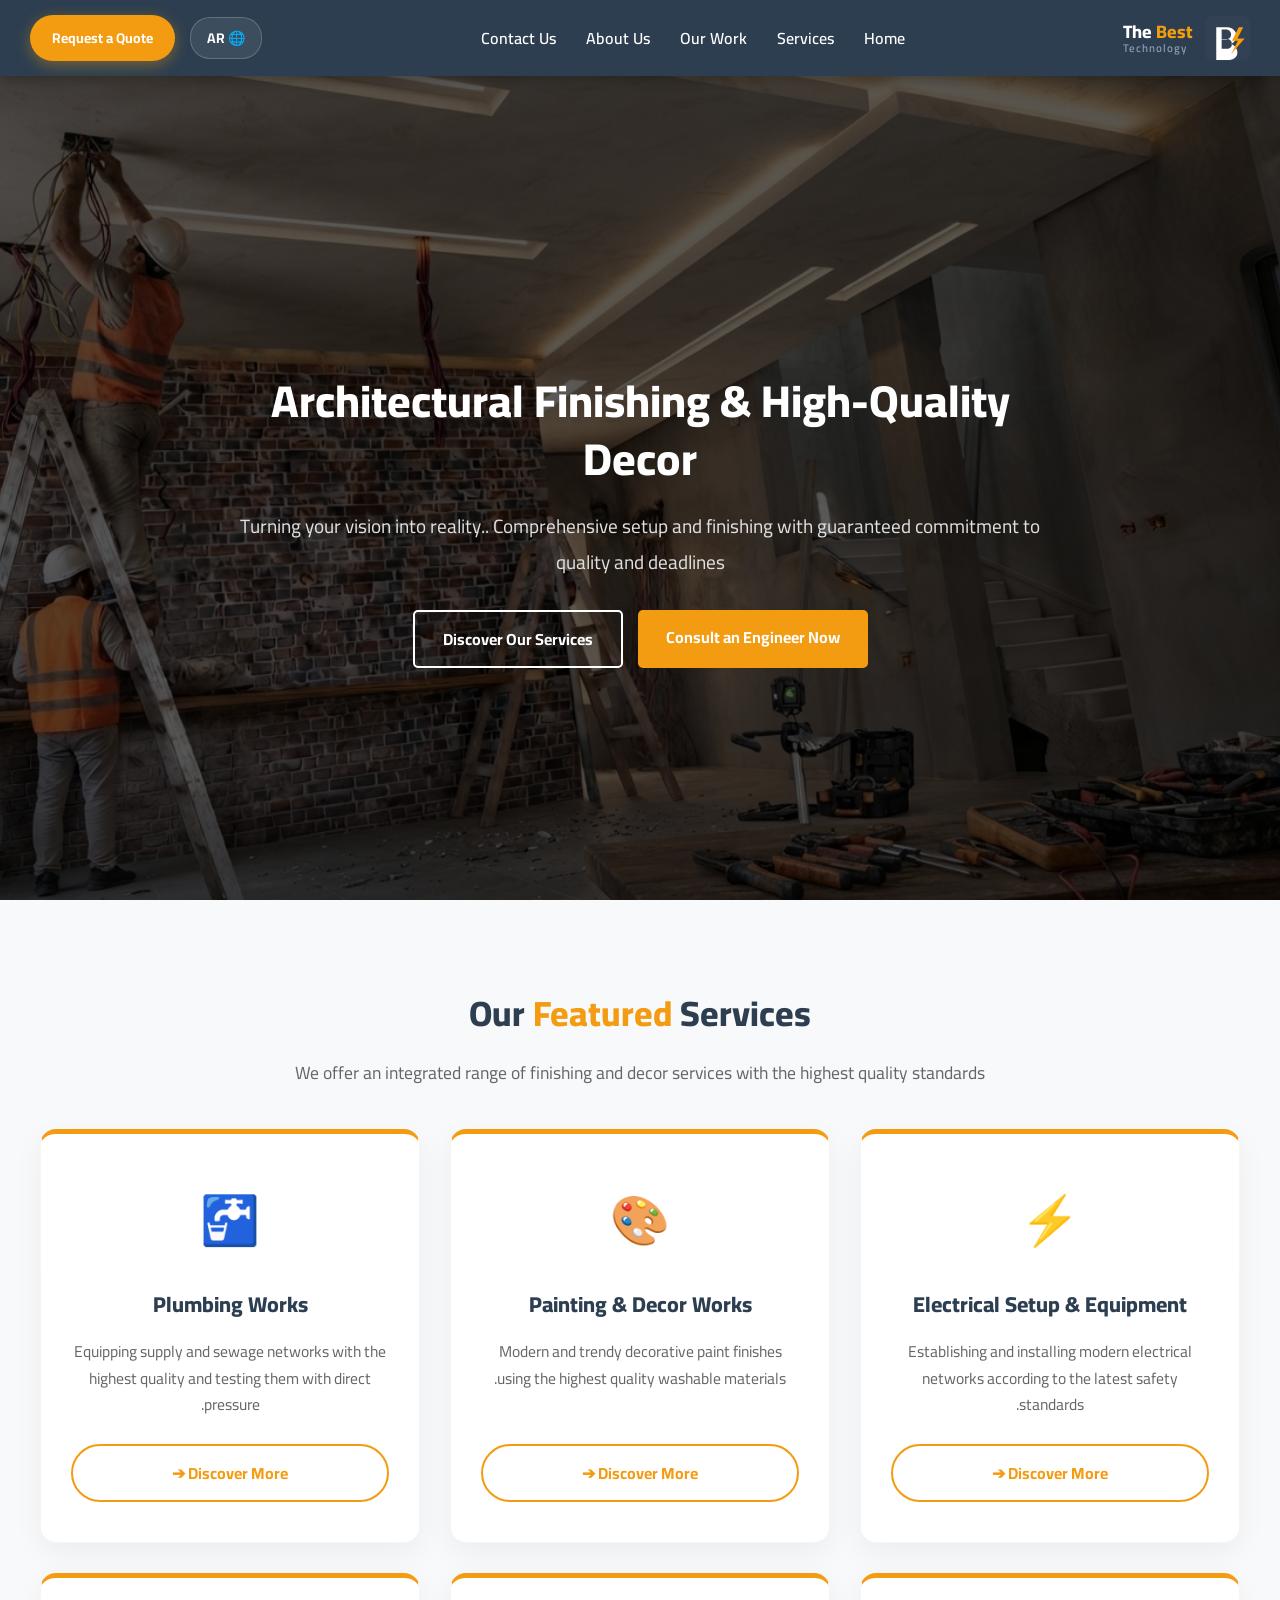
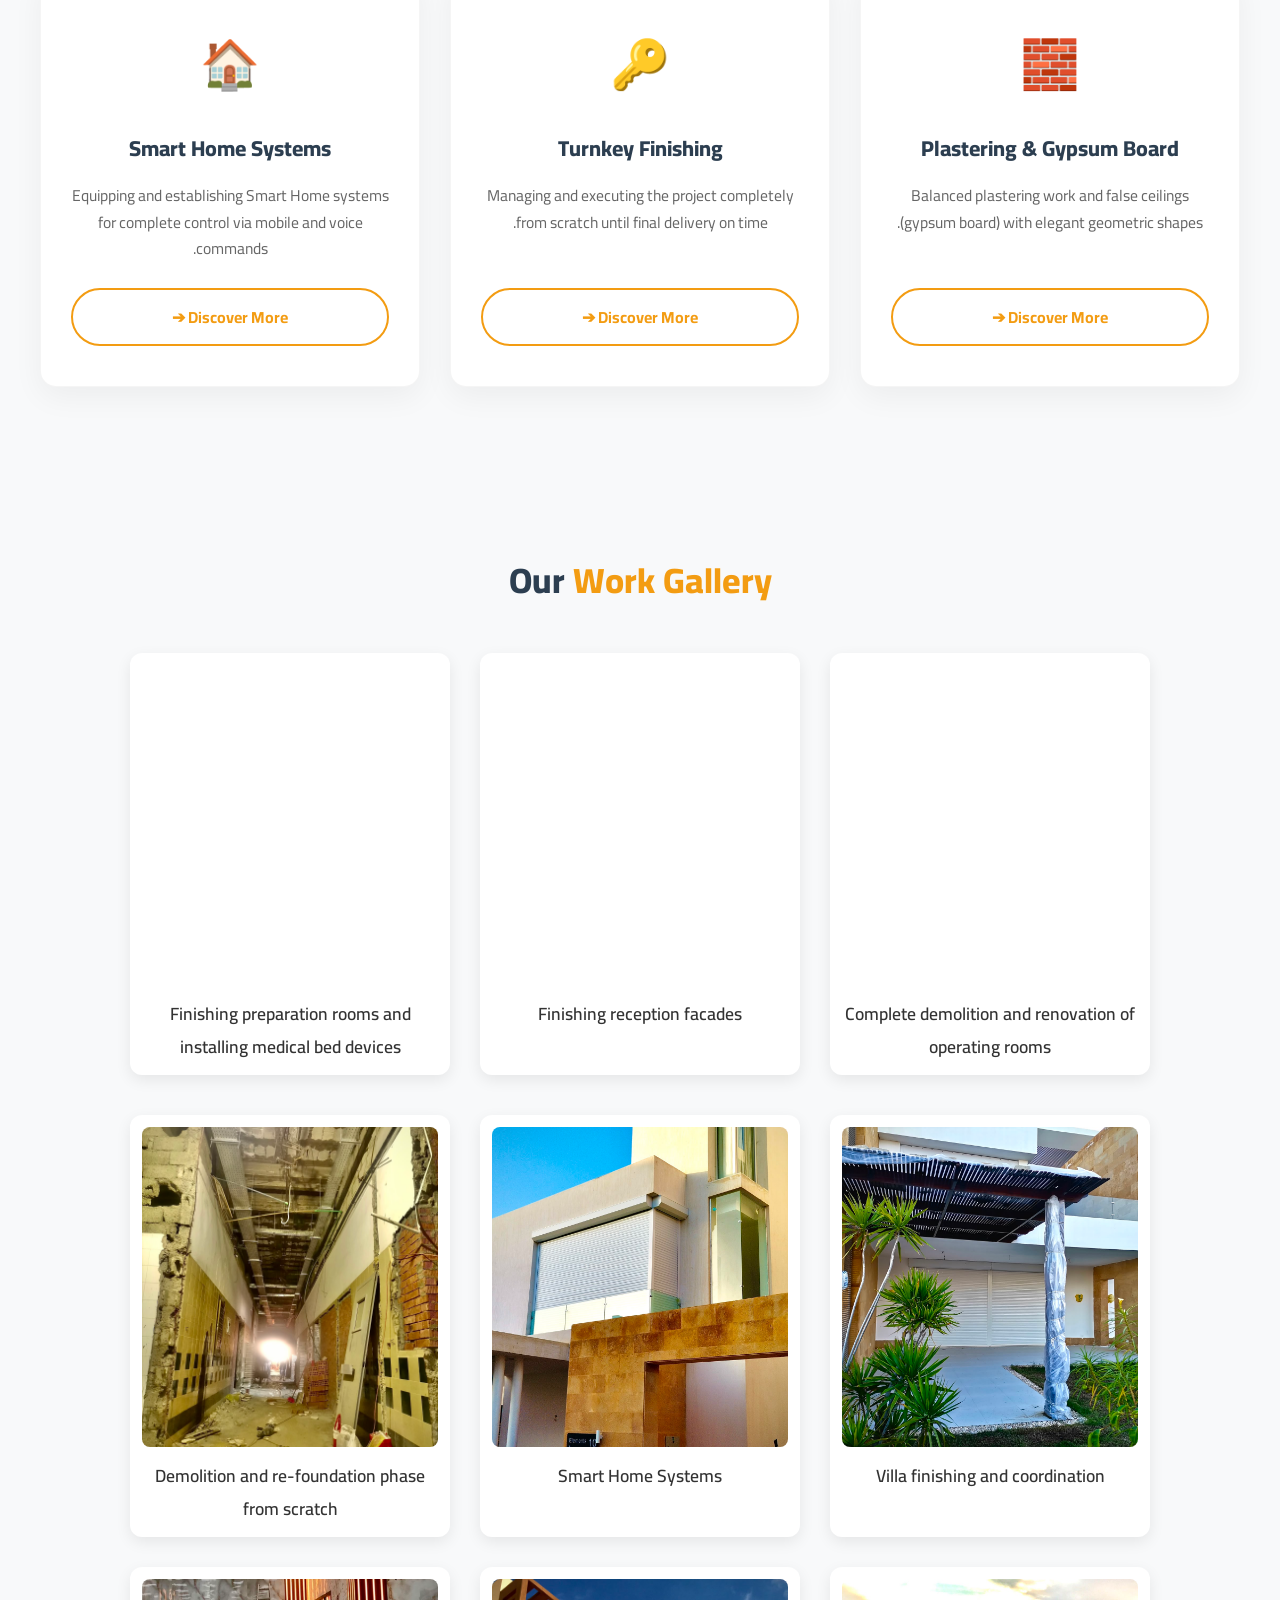
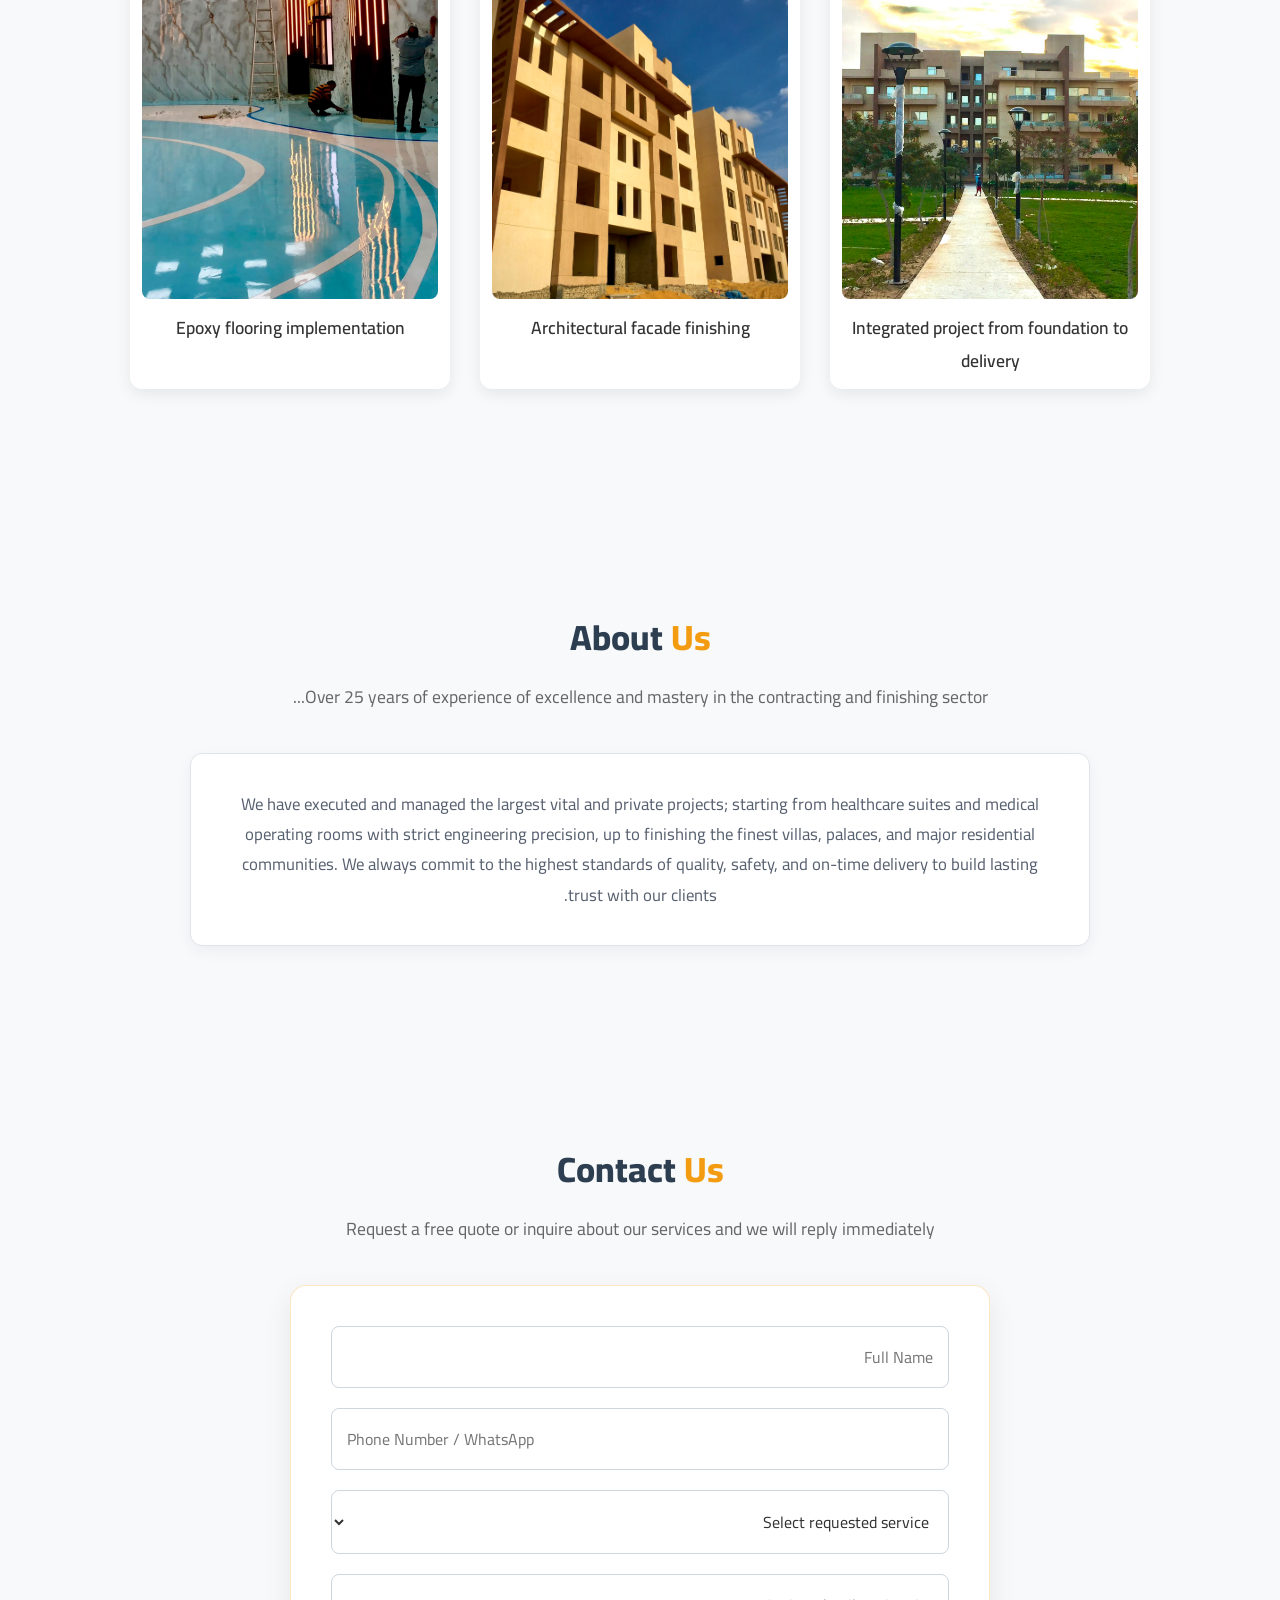
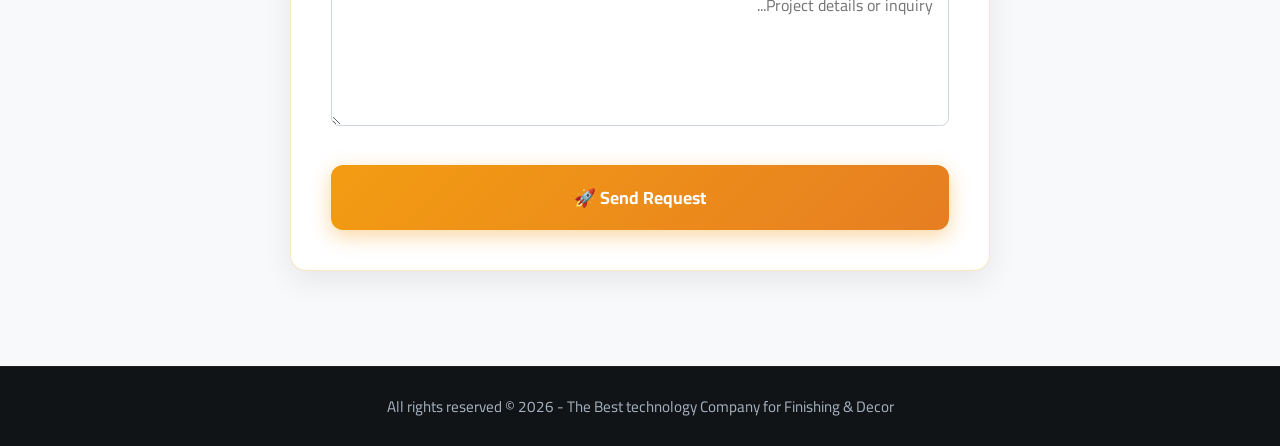
==== en.html @ ee8d98f2 "Update en.html" ====
<!DOCTYPE html>
<html lang="en" dir="ltr">
<head>
    <meta charset="UTF-8">
    <meta name="viewport" content="width=device-width, initial-scale=1.0">
    <title>The Best</title>
    <link rel="stylesheet" href="style.css">
</head>
<body>

    <header class="header">
        <nav class="navbar">
            <div class="nav-container">

                <!-- Logo on the far left/right depending on direction -->
                <a href="en.html" class="logo" style="display: flex; align-items: center; gap: 12px; text-decoration: none;">
                    
                <svg width="45" height="45" viewBox="0 0 100 100" fill="none" xmlns="http://www.w3.org/2000/svg" style="display: block;">
                    <rect width="100" height="100" rx="16" fill="#334155"/>
                    <path d="M25 25H50C61.0457 25 70 33.9543 70 45C70 52.5 65 59 58 62C66 65 72 72 72 81C72 91.5 63 98 51 98H25V25ZM47 52C53.0751 52 58 47.0751 58 41C58 34.9249 53.0751 30 47 30H37V52H47ZM49 73C55.0751 73 60 68.0751 60 62C60 55.9249 55.0751 51 49 51H37V73H49Z" fill="white"/>
                    <path d="M75 25L60 55H73L58 85L88 50H72L85 25H75Z" fill="#f59e0b"/>
                </svg>
                <div style="display: flex; flex-direction: column; line-height: 1.2; text-align: left;">
                    <span style="font-weight: 800; font-size: 18px; color: #ffffff;">The <span style="color: #f59e0b;">Best</span></span>
                    <span style="font-size: 11px; font-weight: 600; color: #94a3b8; letter-spacing: 1px;">Technology</span>
                </div>
            </a>

                <!-- Navigation Links in the middle -->
                <ul class="nav-links">
                    <li><a href="#home">Home</a></li>
                    <li><a href="#services">Services</a></li>
                    <li><a href="#gallery">Our Work</a></li>
                    <li><a href="#about">About Us</a></li>
                    <li><a href="#contact">Contact Us</a></li>
                </ul>

                <!-- Language and Quote Buttons -->
                <div class="nav-actions">
                    <a href="index.html" class="lang-btn" style="text-decoration: none; display: inline-flex; align-items: center; justify-content: center;">🌐 AR</a>
                    <a href="#contact" class="nav-cta">Request a Quote</a>
                </div>
            </div>
        </nav>
    </header>

    <section id="home" class="hero">
        <div class="hero-overlay"></div>
        <div class="hero-content">
            <h1>Architectural Finishing & High-Quality Decor</h1>
            <p>Turning your vision into reality.. Comprehensive setup and finishing with guaranteed commitment to quality and deadlines</p>
            <div class="hero-btns">
              <a href="https://wa.me/201144447012?text=Hello,%20I'd%20like%20to%20consult%20an%20engineer%20regarding%20finishing..." target="_blank" class="btn primary-btn">Consult an Engineer Now</a>
              <a href="#services" class="btn secondary-btn">Discover Our Services</a>
            </div>
        </div>
    </section>

    <section id="services" class="services-section">
       <div class="section-title">
            <h2>Our <span>Featured</span> Services</h2>
            <p>We offer an integrated range of finishing and decor services with the highest quality standards</p>
       </div>

       <div class="services-grid">
        <a href="en-service-electrical.html" style="text-decoration: none; color: inherit; display: block;">
            <div class="service-card">
                <div class="service-icon">⚡</div>
                <h3>Electrical Setup & Equipment</h3>
                <p>Establishing and installing modern electrical networks according to the latest safety standards.</p>
                <span class="service-btn"> Discover More ➔</span>
            </div>
        </a>

        <a href="en-service-painting.html" style="text-decoration: none; color: inherit; display: block;">
            <div class="service-card">
                <div class="service-icon">🎨</div>
                <h3>Painting & Decor Works</h3>
                <p>Modern and trendy decorative paint finishes using the highest quality washable materials.</p>
                <span class="service-btn"> Discover More ➔</span>
            </div>
        </a>

        <a href="en-service-plumbing.html" style="text-decoration: none; color: inherit; display: block;">
            <div class="service-card">
                <div class="service-icon">🚰</div>
                <h3>Plumbing Works</h3>
                <p>Equipping supply and sewage networks with the highest quality and testing them with direct pressure.</p>
                <span class="service-btn"> Discover More ➔</span>
            </div>
        </a>

        <a href="en-service-gypsum.html" style="text-decoration: none; color: inherit; display: block;">
            <div class="service-card">
                <div class="service-icon">🧱</div>
                <h3>Plastering & Gypsum Board</h3>
                <p>Balanced plastering work and false ceilings (gypsum board) with elegant geometric shapes.</p>
                <span class="service-btn"> Discover More ➔</span>
            </div>
        </a>

        <a href="en-service-turnkey.html" style="text-decoration: none; color: inherit; display: block;">
            <div class="service-card">
                <div class="service-icon">🔑</div>
                <h3>Turnkey Finishing</h3>
                <p>Managing and executing the project completely from scratch until final delivery on time.</p>
                <span class="service-btn"> Discover More ➔</span>
            </div>
        </a>

        <a href="en-service-smart-home.html" style="text-decoration: none; color: inherit; display: block;">
            <div class="service-card">
                <div class="service-icon">🏠</div>
                <h3>Smart Home Systems</h3>
                <p>Equipping and establishing Smart Home systems for complete control via mobile and voice commands.</p>
                <span class="service-btn"> Discover More ➔</span>
            </div>
        </a>
       </div>
    </div>
</section>

<section id="gallery">
    <h2>Our <span>Work Gallery</span></h2>

    <div class="video-container">
        <!-- Video 1 -->
        <div class="video-box">
            <video autoplay muted loop playsinline preload="auto">
                <source src="work-video.mp4" type="video/mp4">
            </video>
            <p>Complete demolition and renovation of operating rooms</p>
        </div>

        <!-- Video 2 -->
        <div class="video-box">
            <video autoplay muted loop playsinline preload="auto">
                <source src="work2-video.mp4" type="video/mp4">
            </video>
            <p>Finishing reception facades</p>
        </div>
        
        <!-- Video 3 -->
        <div class="video-box">
            <video autoplay muted loop playsinline preload="auto">
                <source src="work3-video.mp4" type="video/mp4">
            </video>
            <p>Finishing preparation rooms and installing medical bed devices</p>
        </div>

    </div>
    
    <div class="my-gallery">
        <div class="photo-item">
            <img src="imageswork1.jpg" alt="Villa finishing and coordination">
            <p>Villa finishing and coordination</p>
        </div>

        <div class="photo-item">
            <img src="imageswork2.jpg" alt="Smart Home Systems">
            <p>Smart Home Systems</p>
        </div>

        <div class="photo-item">
            <img src="imageswork3.jpg" alt="Demolition and re-foundation phase from scratch">
            <p>Demolition and re-foundation phase from scratch</p>
        </div>

        <div class="photo-item">
            <img src="imageswork4.jpg" alt="Integrated project from foundation to delivery">
            <p>Integrated project from foundation to delivery</p>
        </div>

        <div class="photo-item">
            <img src="imageswork5.jpg" alt="Architectural facade finishing">
            <p>Architectural facade finishing</p>
        </div>

        <div class="photo-item">
            <img src="imageswork6.jpg" alt="Epoxy flooring implementation">
            <p>Epoxy flooring implementation</p>
        </div>

    </div>
</section>

    <section id="about" class="about-section">
        <div class="container">
            <div class="section-title">
                <h2>About <span>Us</span></h2>
                <p>Over 25 years of experience of excellence and mastery in the contracting and finishing sector...</p>
            </div>
            <div class="about-content">
                <div class="about-text">
                    <p>We have executed and managed the largest vital and private projects; starting from healthcare suites and medical operating rooms with strict engineering precision, up to finishing the finest villas, palaces, and major residential communities. We always commit to the highest standards of quality, safety, and on-time delivery to build lasting trust with our clients.</p>
                </div>
            </div>
        </div>
    </section>

    <section id="contact" class="contact-section">
        <div class="container">
            <div class="section-title">
                <h2>Contact <span>Us</span></h2>
                <p>Request a free quote or inquire about our services and we will reply immediately</p>
            </div>

            <div class="contact-container">
                <form class="contact-form" id="whatsappForm">
                    <div class="input-group">
                        <input type="text" id="clientName" placeholder="Full Name" required>
                    </div>
                    <div class="input-group">
                        <input type="tel" id="clientPhone" placeholder="Phone Number / WhatsApp" required>
                    </div>
                    <div class="input-group">
                        <select id="clientService" required aria-label="Select requested service">
                            <option value="" disabled selected>Select requested service</option>
                            <option value="Turnkey Finishing">Turnkey Finishing</option>
                            <option value="Electrical Setup & Equipment">Electrical Setup & Equipment</option>
                            <option value="Plumbing Setup">Plumbing Setup</option>
                            <option value="Painting & Gypsum Board">Painting & Gypsum Board</option>
                            <option value="Plastering & Initial Finishes">Plastering & Initial Finishes</option>
                            <option value="Smart Home Systems">Smart Home Systems</option>
                            <option value="Villa Finishing & Coordination">Villa Finishing & Coordination</option>
                        </select>
                    </div>
                    <div class="input-group">
                        <textarea id="clientMessage" rows="4" placeholder="Project details or inquiry..." required></textarea>
                    </div>
                    <button type="submit" class="btn primary-btn submit-btn">Send Request 🚀</button>
                </form>
            </div>
        </div>
    </section>

    <footer class="footer">
        <p>All rights reserved &copy; 2026 - The Best technology Company for Finishing & Decor</p>
    </footer>

    <!-- JavaScript code for WhatsApp redirect -->
    <script>
        document.getElementById('whatsappForm').addEventListener('submit', function(e) {
            e.preventDefault();

            const name = document.getElementById('clientName').value;
            const phone = document.getElementById('clientPhone').value;
            const service = document.getElementById('clientService').value;
            const message = document.getElementById('clientMessage').value;

            const myPhoneNumber = "201144447012"; 

            const whatsappMessage = `*New Quote Request from Website*%0a` +
                                    `----------------------------------%0a` +
                                    `👤 *Name:* ${name}%0a` +
                                    `📞 *Phone:* ${phone}%0a` +
                                    `🛠 *Service:* ${service}%0a` +
                                    `💬 *Details:* ${message}`;

            const whatsappURL = `https://wa.me/${myPhoneNumber}?text=${whatsappMessage}`;
            window.open(whatsappURL, '_blank');
        });
    </script>

    <script>
        const videos = document.querySelectorAll('.video-box video');
        videos.forEach(video => {
            video.playbackRate = 0.8;
        });
    </script>
   
</body>
</html>

</body>
</html>
---- style.css ----
/* ===== استدعاء خط Cairo من Google Fonts ===== */
@import url('https://fonts.googleapis.com/css2?family=Cairo:wght@400;600;700;800&display=swap');

/* ===== إعداد المتغيرات الأساسية ===== */
:root {
    --primary-color: #f39c12;
    --primary-hover: #d35400;
    --secondary-color: #2c3e50;
    --bg-dark: #1e272e;
    --bg-light: #f8f9fa;
    --text-color: #333;
    --white: #ffffff;
    --font-family: 'Cairo', sans-serif;
}

/* ===== التنسيقات العامة ===== */
* {
    margin: 0;
    padding: 0;
    box-sizing: border-box;
    font-family: var(--font-family);
}

html {
    scroll-behavior: smooth;
}

body {
    direction: rtl;
    color: var(--text-color);
    background-color: var(--bg-light);
}

.container {
    width: 100%;
    max-width: 1200px; /* خليه عرض كبير عشان الشاشات واللاب توب */
    margin: 0 auto;    /* عشان يسنتر المحتوى في النص */
    padding: 15px;
    box-sizing: border-box;
}

/* ===== شريط التنقل (Navbar) ===== */
.header {
    position: fixed;
    top: 0;
    left: 0;
    width: 100%;
    z-index: 1000;
    background-color: #2c3e50;
    box-shadow: 0 4px 10px rgba(0, 0, 0, 0.2);
}

.navbar {
    width: 100%;
    background: transparent;
}

.nav-container {
    width: 100%;
    max-width: 1300px;
    margin: 0 auto;
    padding: 15px 30px;
    display: flex;
    justify-content: space-between;
    align-items: center;
}

.logo {
    font-size: 24px;
    font-weight: 800;
    color: #ffffff;
    text-decoration: none;
}

.logo span {
    color: var(--primary-color);
}

.nav-links {
    list-style: none;
    display: flex;
    gap: 30px;
}

.nav-links li a {
    color: #ffffff;
    text-decoration: none;
    font-size: 16px;
    font-weight: 600;
    transition: color 0.3s ease;
}

.nav-links li a:hover {
    color: var(--primary-color);
}

.nav-actions {
    display: flex;
    align-items: center;
    gap: 15px;
}

.nav-actions .nav-cta {
    background-color: var(--primary-color);
    color: var(--white);
    padding: 10px 22px;
    border-radius: 25px;
    text-decoration: none;
    font-weight: 700;
    font-size: 14px;
    display: inline-block;
    box-shadow: 0 4px 15px rgba(243, 156, 18, 0.4);
    animation: buttonPulse 2s infinite;
    transition: transform 0.3s ease, background-color 0.3s ease;
}

@keyframes buttonPulse {
    0% { transform: scale(1); box-shadow: 0 0 0 0 rgba(243, 156, 18, 0.7); }
    70% { transform: scale(1.06); box-shadow: 0 0 0 12px rgba(243, 156, 18, 0); }
    100% { transform: scale(1); box-shadow: 0 0 0 0 rgba(243, 156, 18, 0); }
}

.nav-actions .nav-cta:hover {
    transform: translateY(-2px) scale(1.08);
    background-color: var(--primary-hover);
    animation: none;
}

.lang-btn {
    background: rgba(255, 255, 255, 0.08);
    border: 1.5px solid rgba(255, 255, 255, 0.2);
    color: var(--white);
    padding: 7px 16px;
    border-radius: 20px;
    font-size: 14px;
    font-weight: 700;
    cursor: pointer;
    display: flex;
    align-items: center;
    gap: 6px;
    transition: all 0.3s ease;
}

.lang-btn:hover {
    background-color: var(--primary-color);
    border-color: var(--primary-color);
}

/* ===== قسم الرئيسية (Hero) ===== */
.hero {
    position: relative;
    height: 100vh;
    background: url('hero-bg.jpg') no-repeat center center/cover;
    display: flex;
    align-items: center;
    justify-content: center;
    text-align: center;
    padding: 0 20px;
}

.hero-overlay {
    position: absolute;
    top: 0;
    left: 0;
    width: 100%;
    height: 100%;
    background: rgba(0, 0, 0, 0.65);
}

.hero-content {
    position: relative;
    z-index: 1;
    color: var(--white);
    max-width: 800px;
}

.hero-content h1 {
    font-size: 2.8rem;
    margin-bottom: 20px;
    font-weight: 800;
    line-height: 1.3;
}

.hero-content p {
    font-size: 1.2rem;
    margin-bottom: 30px;
    color: #e0e0e0;
}

.hero-btns {
    display: flex;
    gap: 15px;
    justify-content: center;
}

.btn {
    padding: 12px 28px;
    text-decoration: none;
    border-radius: 5px;
    font-weight: 700;
    transition: transform 0.3s ease, background 0.3s ease;
    display: inline-block;
}

.primary-btn {
    background-color: var(--primary-color);
    color: var(--white);
}

.secondary-btn {
    background-color: transparent;
    color: var(--white);
    border: 2px solid var(--white);
}

.btn:hover {
    transform: translateY(-3px);
}

.primary-btn:hover {
    background-color: var(--primary-hover);
}

.secondary-btn:hover {
    background-color: var(--white);
    color: var(--secondary-color);
}

/* ===== قسم الخدمات (Services) ===== */
.services-section {
    padding: 80px 20px;
    background-color: #f8f9fa;
    text-align: center;
}

.section-title {
    text-align: center;
    margin-bottom: 40px;
}

.section-title h2 {
    font-size: 2.2rem;
    color: var(--secondary-color);
    margin-bottom: 10px;
    font-weight: 800;
}

.section-title h2 span {
    color: var(--primary-color);
}

.section-title p {
    color: #666;
    font-size: 1.1rem;
}

.services-grid {
    display: grid;
    grid-template-columns: repeat(3, 1fr);
    gap: 30px;
    max-width: 1200px;
    margin: 0 auto;
}

.service-link {
    text-decoration: none;
    color: inherit;
    display: block;
}

.service-card {
    background-color: #ffffff;
    padding: 40px 30px;
    border-radius: 16px;
    text-align: center;
    box-shadow: 0 10px 30px rgba(0, 0, 0, 0.05);
    border: 1px solid rgba(0, 0, 0, 0.04);
    border-top: 5px solid var(--primary-color);
    display: flex;
    flex-direction: column;
    justify-content: space-between;
    height: 100%;
    transition: all 0.4s ease;
}

.service-card:hover {
    transform: translateY(-10px);
    box-shadow: 0 20px 40px rgba(243, 156, 18, 0.15);
}

.service-card .service-icon {
    font-size: 3rem;
    margin-bottom: 20px;
    transition: transform 0.3s ease;
    display: inline-block;
}

.service-card:hover .service-icon {
    transform: scale(1.15) rotate(5deg);
}

.service-card h3 {
    color: var(--secondary-color);
    margin-bottom: 15px;
    font-weight: 800;
    font-size: 1.35rem;
}

.service-card p {
    color: #666;
    font-size: 0.98rem;
    margin-bottom: 25px;
    line-height: 1.7;
    flex-grow: 1;
}

.service-card .service-btn {
    display: inline-block;
    width: 100%;
    padding: 12px;
    background-color: #fff;
    color: var(--primary-color);
    border: 2px solid var(--primary-color);
    border-radius: 30px;
    font-weight: 700;
    text-align: center;
    transition: all 0.3s ease;
}

.service-card:hover .service-btn {
    background-color: var(--primary-color);
    color: #ffffff;
}

/* ===== قسم المعرض (Gallery) ===== */
#gallery {
    padding: 80px 20px;
    background-color: var(--bg-light);
    text-align: center;
}

#gallery h2 {
    margin-bottom: 40px;
    font-size: 2.2rem;
    color: var(--secondary-color);
    font-weight: 800;
}

#gallery h2 span {
    color: var(--primary-color);
}

.video-container, 
.my-gallery {
    max-width: 1050px;
    margin: 0 auto 40px auto;
    display: flex;
    flex-wrap: wrap;
    justify-content: center;
    gap: 30px;
}

.video-box, 
.photo-item {
    width: 320px;
    background: #fff;
    padding: 12px;
    border-radius: 12px;
    box-shadow: 0 5px 15px rgba(0, 0, 0, 0.08);
    transition: all 0.3s ease;
}

.video-box:hover, 
.photo-item:hover {
    transform: translateY(-5px);
    background-color: var(--primary-color);
    box-shadow: 0 18px 40px rgba(243, 156, 18, 0.15);
}

.video-box video, 
.photo-item img {
    width: 100%;
    height: 320px;
    object-fit: cover;
    border-radius: 8px;
    display: block;
}

.video-box p, 
.photo-item p {
    margin-top: 12px;
    font-size: 1.1rem;
    color: #333;
    font-weight: 600;
    transition: color 0.3s ease;
}

.video-box:hover p, 
.photo-item:hover p {
    color: #fff;
}


/* ===== قسم عن المقاول وتواصل معنا ===== */
.about-section, 
.contact-section {
    padding: 80px 20px;
    background-color: var(--bg-light);
}

.about-content {
    max-width: 900px;
    margin: 0 auto;
    text-align: center;
    background: #ffffff;
    padding: 35px;
    border-radius: 12px;
    box-shadow: 0 5px 15px rgba(0, 0, 0, 0.05);
    border: 1px solid #dfe4ea;
}

.about-text p {
    color: #57606f;
    line-height: 1.8;
    font-size: 1.05rem;
}

.contact-container {
    max-width: 700px;
    margin: 0 auto;
    background: #ffffff;
    padding: 40px;
    border-radius: 16px;
    box-shadow: 0 10px 30px rgba(0, 0, 0, 0.08);
    border: 1px solid rgba(243, 156, 18, 0.25);
}

.contact-form {
    display: flex;
    flex-direction: column;
    gap: 20px;
}

.input-group input,
.input-group select,
.input-group textarea {
    width: 100%;
    padding: 15px;
    border-radius: 8px;
    border: 1px solid #ced6e0;
    background: var(--white);
    color: var(--text-color);
    font-size: 1rem;
    outline: none;
    transition: 0.3s;
}

.input-group input:focus,
.input-group select:focus,
.input-group textarea:focus {
    border-color: var(--primary-color);
    box-shadow: 0 0 8px rgba(243, 156, 18, 0.4);
}

.submit-btn {
    width: 100%;
    border: none;
    cursor: pointer;
    font-size: 1.1rem;
    padding: 16px;
    margin-top: 10px;
    font-weight: 700;
    border-radius: 12px;
    color: #ffffff;
    background: linear-gradient(135deg, var(--primary-color) 0%, #e67e22 100%);
    box-shadow: 0 6px 20px rgba(243, 156, 18, 0.4);
    transition: all 0.4s ease;
}

.submit-btn:hover {
    transform: translateY(-4px);
    box-shadow: 0 10px 25px rgba(243, 156, 18, 0.6);
}
/* ===== الفوتر ===== */
.footer {
    background-color: #111417;
    color: #a4b0be;
    text-align: center;
    padding: 25px 20px;
    font-size: 0.95rem;
    border-top: 1px solid rgba(255, 255, 255, 0.05);
}

/* ===== التجاوب (Responsive) ===== */
@media (max-width: 900px) {
    .services-grid {
        grid-template-columns: 1fr;
    }
}

@media (max-width: 768px) {
    .contact-container,
    .about-content {
        padding: 20px;
    }
    
    .hero-content h1 {
        font-size: 2.2rem;
    }
}

/* ===== إنيماشن كارت التواصل ===== */
.contact-container {
    transition: transform 0.4s cubic-bezier(0.165, 0.84, 0.44, 1), box-shadow 0.4s ease;
}

.contact-container:hover {
    transform: translateY(-6px);
    box-shadow: 0 18px 40px rgba(243, 156, 18, 0.15);
}

/* ==========================================
   تعديلات التجاوب الكاملة للشاشات الصغيرة 
   ========================================== */
@media (max-width: 768px) {
    /* تصحيح حجم الحاوية العامة عشان تملى شاشة الموبايل بمسافات أمان مظبوطة */
    .container {
        max-width: 100% !important;
        padding: 0 15px !important;
    }

    /* ضبط شريط التنقل (Navbar) للموبايل */
    .nav-container {
        padding: 12px 15px;
        flex-direction: column;
        gap: 15px;
    }

    .nav-links {
        gap: 15px;
        flex-wrap: wrap;
        justify-content: center;
    }

    .nav-actions {
        width: 100%;
        justify-content: center;
    }

    /* قسم الـ Hero (الرئيسية) */
    .hero-content h1 {
        font-size: 2rem !important;
    }

    .hero-content p {
        font-size: 1rem !important;
    }

    .hero-btns {
        flex-direction: column;
        width: 100%;
    }

    .hero-btns .btn {
        width: 100%;
        text-align: center;
    }

    /* شبكة الخدمات (Services) */
    .services-grid {
        grid-template-columns: 1fr !important;
        gap: 20px;
    }

    /* المعرض والفيديوهات والصور */
    .video-container, 
    .my-gallery {
        gap: 20px;
    }

    .video-box, 
    .photo-item {
        width: 100% !important;
        max-width: 350px;
        margin: 0 auto;
    }

    .video-box video, 
    .photo-item img {
        height: 250px;
    }

    /* نموذج التواصل */
    .contact-container {
        padding: 20px 15px;
        margin: 0 10px;
    }
}

/* ===== سيطرة مطلقة على الشريط (Navbar & Header) ===== */
.header {
    position: fixed !important;
    top: 0 !important;
    left: 0 !important;
    width: 100% !important;
    z-index: 9999 !important;
    background-color: #2c3e50 !important;
}

/* شاشات اللابتوب والكمبيوتر الافتراضية */
.hero {
    padding-top: 140px !important;
}

/* التنسيق المخصص للموبايل والتحكم في المسافات والشريط */
@media (max-width: 768px) {
    .nav-container {
        padding: 8px 12px !important;
        flex-direction: row !important;
        justify-content: space-between !important;
        align-items: center !important;
    }

    .hero {
        height: auto !important;
        min-height: 80vh !important;
        padding-top: 180px !important; /* مسافة كافية تمنع تداخل الكلام مع الشريط الثابت */
        padding-bottom: 50px !important;
        background-size: cover !important;
        background-position: center center !important;
    }
}

/* ===== حل مشكلة نزول ونط الكلمات على الموبايل ===== */
@media (max-width: 768px) {
    .hero-content h1 {
        white-space: normal !important; /* السماح للكلمات بالالتفاف الطبيعي عشان ما تطلعش بره الشاشة */
        font-size: 1.8rem !important;     /* تصغير حجم الخط شوية عشان يتناسب مع عرض الموبايل */
        line-height: 1.4 !important;      /* مسافة مريحة بين السطور */
        word-break: normal;
    }
}
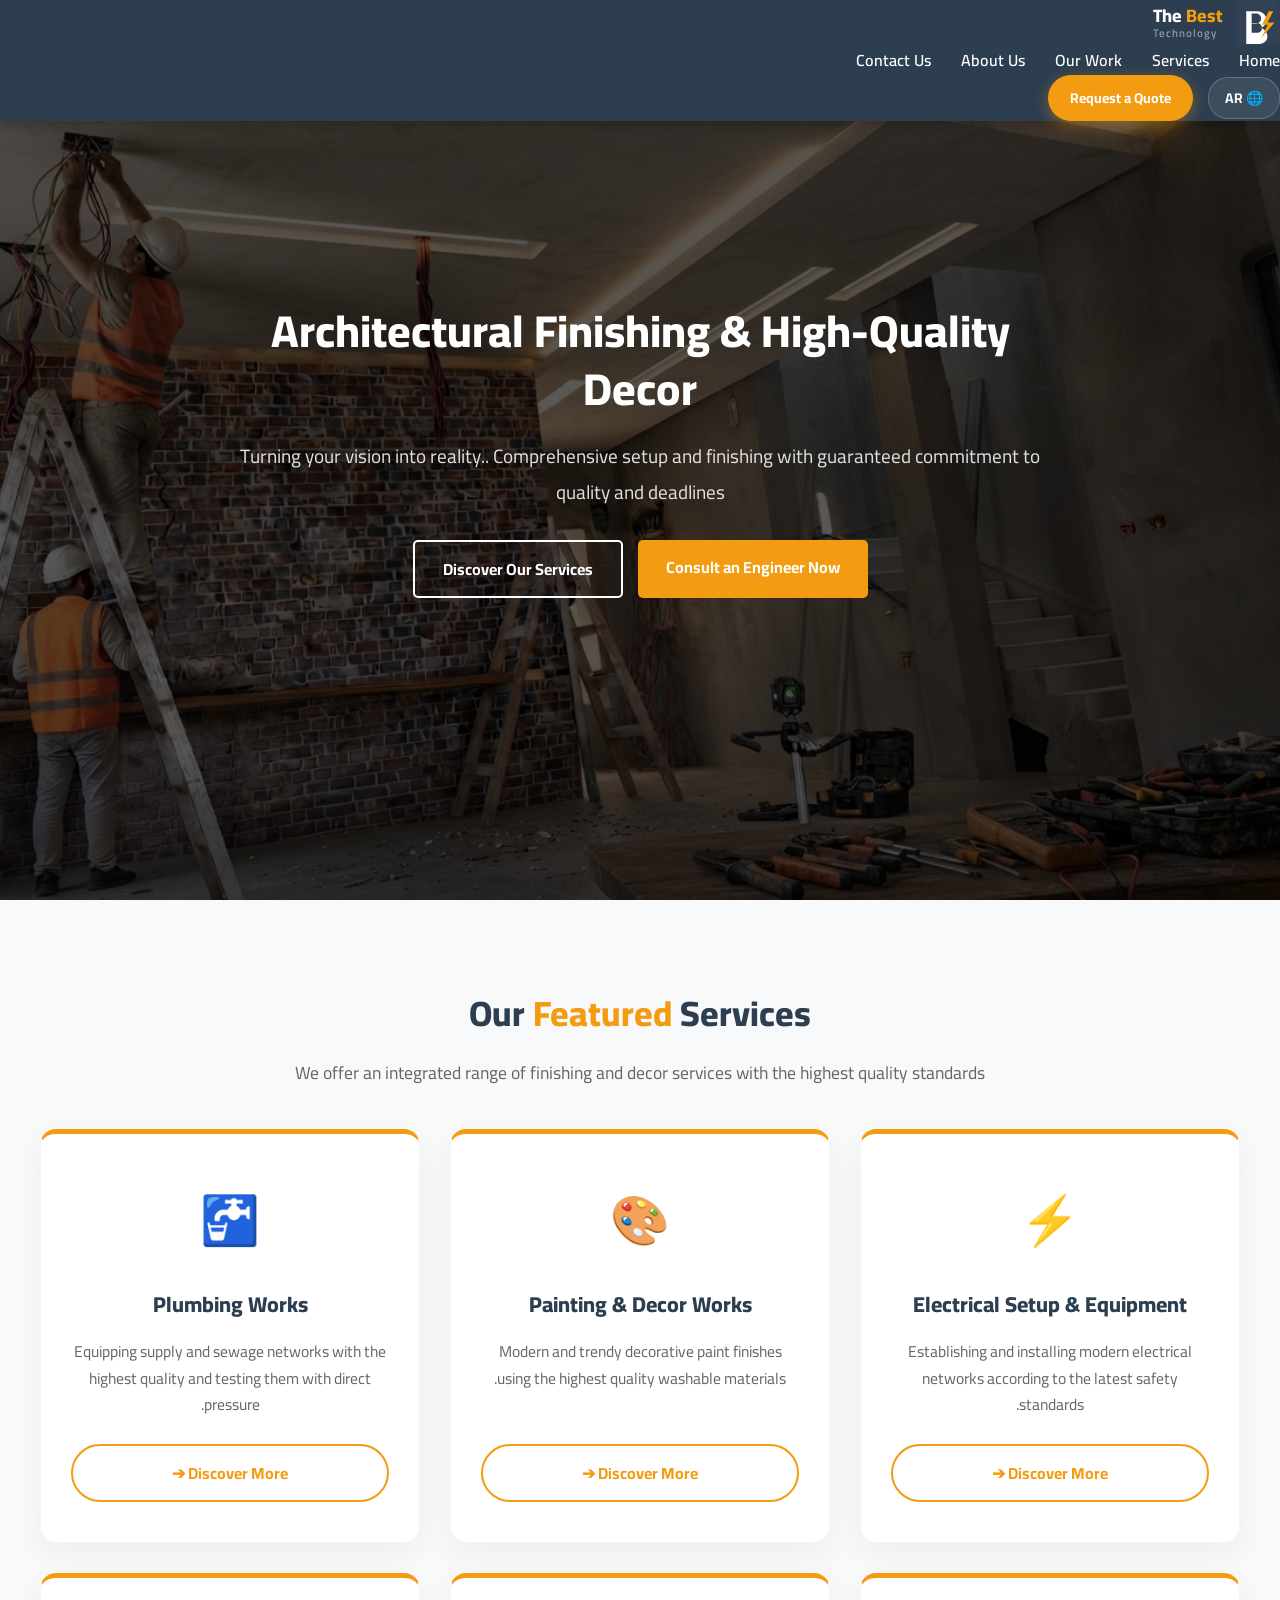
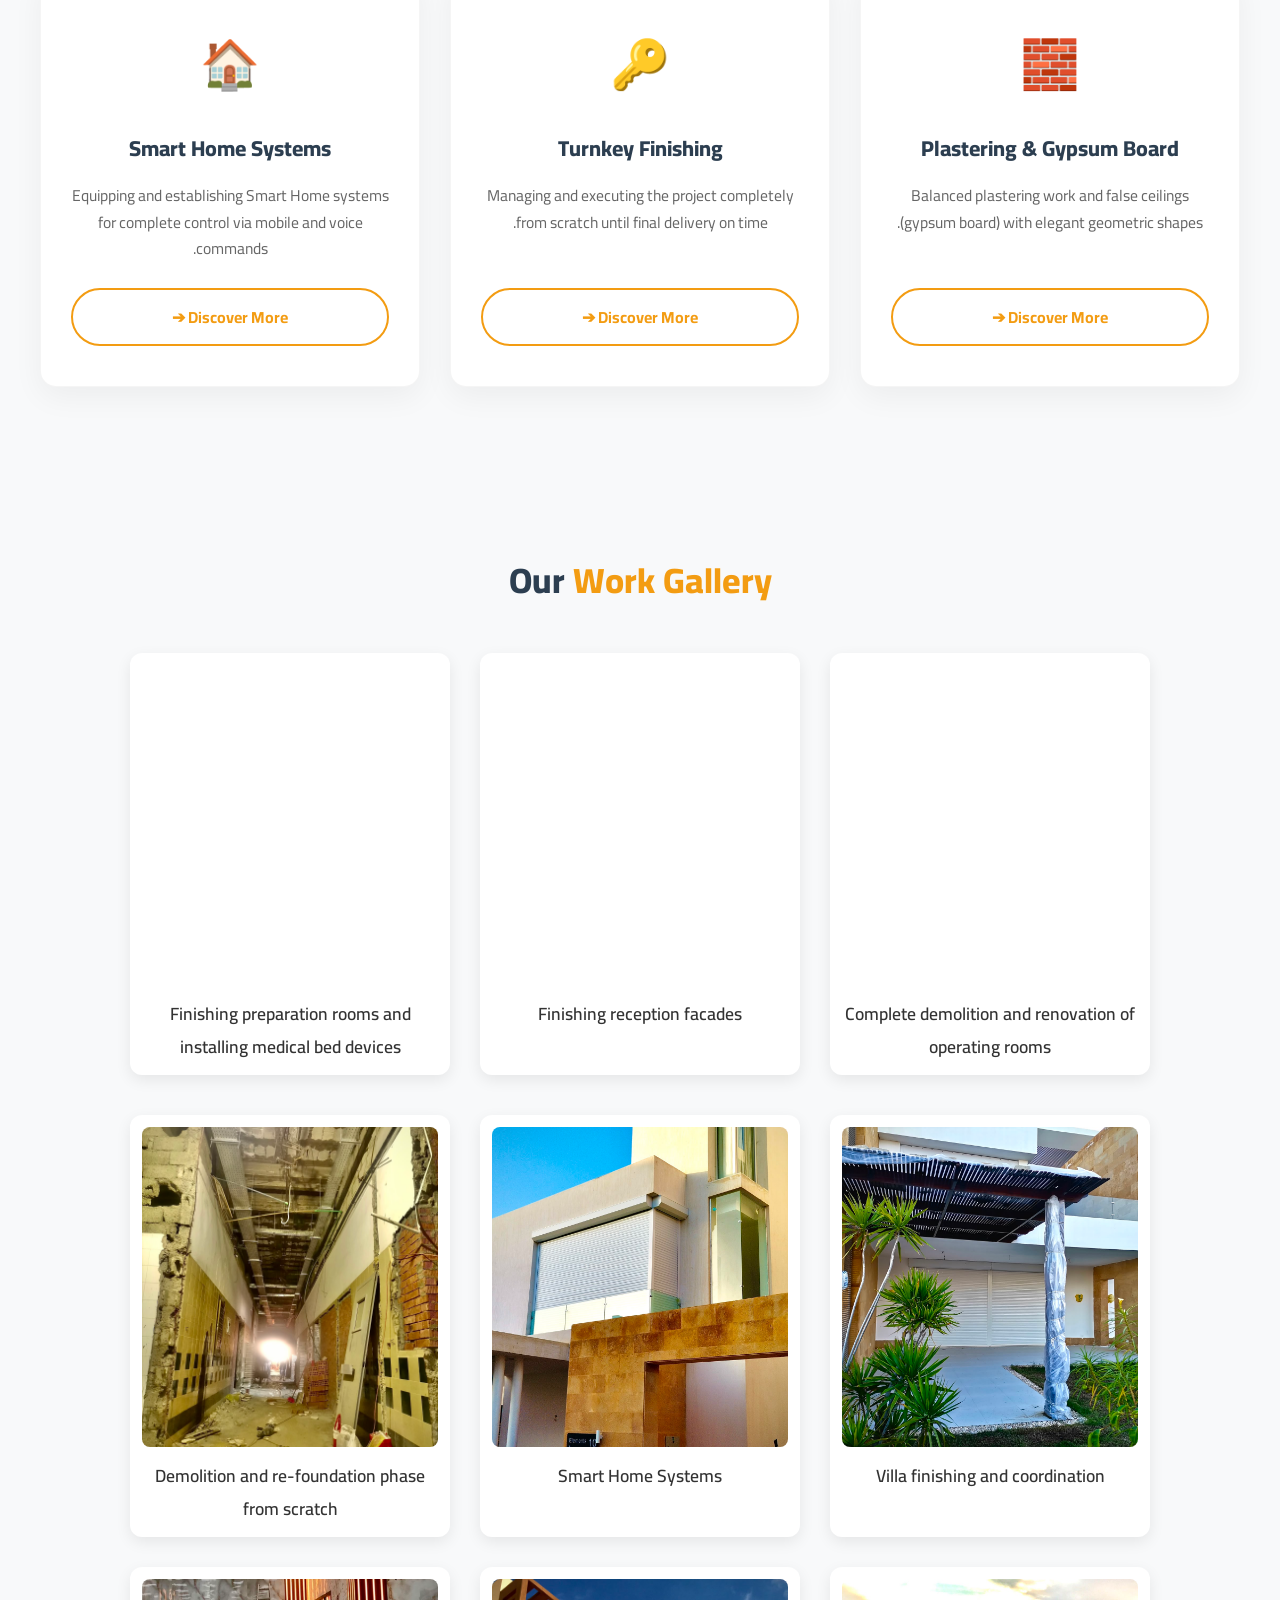
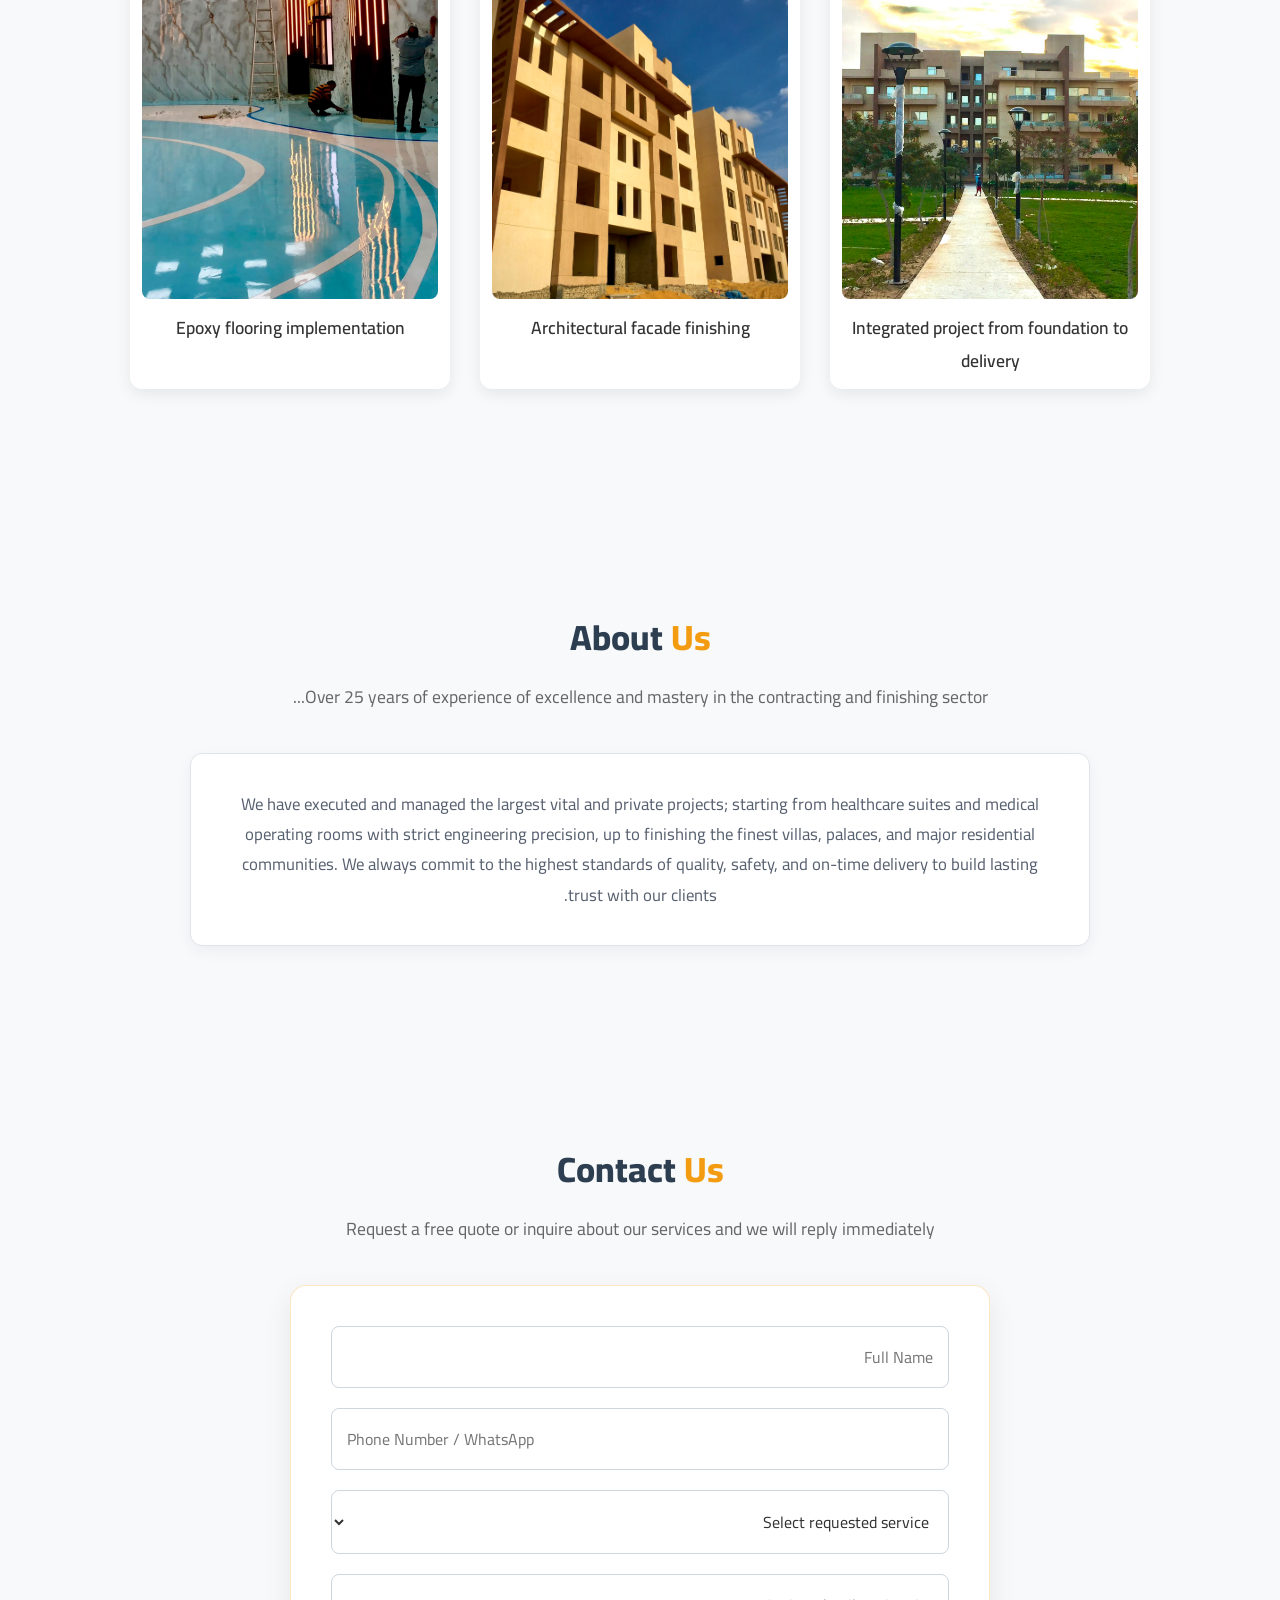
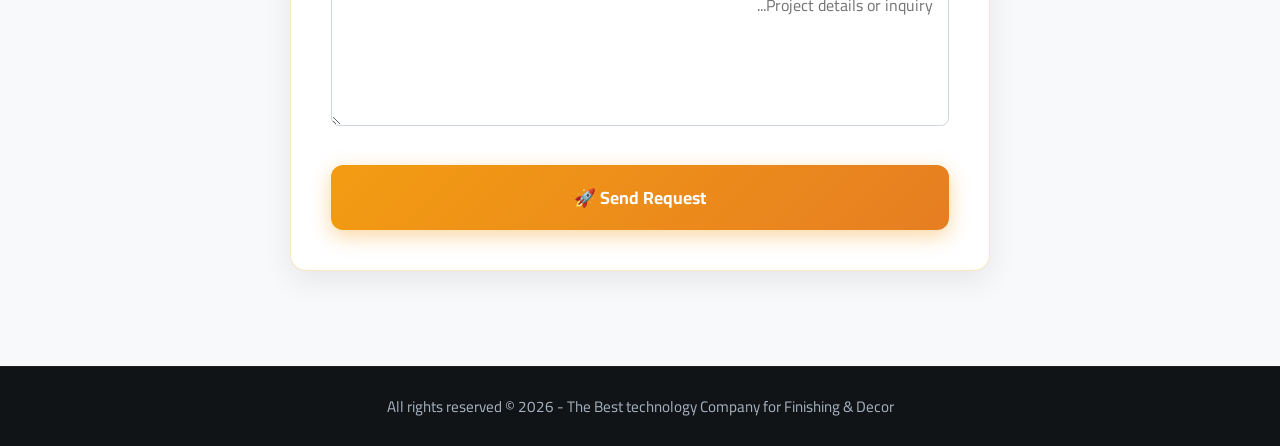
==== commit 5f368835: "Update en.html" ====
--- a/en.html
+++ b/en.html
@@ -10,7 +10,7 @@
 
     <header class="header">
         <nav class="navbar">
-            <div class="nav-container">
+            <header class="header" id="mainHeader">
 
                 <!-- Logo on the far left/right depending on direction -->
                 <a href="en.html" class="logo" style="display: flex; align-items: center; gap: 12px; text-decoration: none;">
--- a/style.css
+++ b/style.css
@@ -597,46 +597,51 @@
     }
 }
 
-/* ===== سيطرة مطلقة على الشريط (Navbar & Header) ===== */
-.header {
-    position: fixed !important;
-    top: 0 !important;
-    left: 0 !important;
-    width: 100% !important;
-    z-index: 9999 !important;
-    background-color: #2c3e50 !important;
-}
-
-/* شاشات اللابتوب والكمبيوتر الافتراضية */
-.hero {
-    padding-top: 140px !important;
-}
-
-/* التنسيق المخصص للموبايل والتحكم في المسافات والشريط */
+/* ==========================================
+   حل قاطع ونهائي للتنسيق على الموبايل
+   ========================================== */
 @media (max-width: 768px) {
-    .nav-container {
-        padding: 8px 12px !important;
+    /* 1. إخفاء الروابط تماماً وبشكل قطعي */
+    .header .nav-links {
+        display: none !important;
+        visibility: hidden !important;
+        width: 0 !important;
+        height: 0 !important;
+        overflow: hidden !important;
+    }
+
+    /* 2. إجبار النافبار على الترتيب الأفقي (اللوجو يمين والزرار شمال) */
+    .header .nav-container {
+        display: flex !important;
         flex-direction: row !important;
         justify-content: space-between !important;
         align-items: center !important;
-    }
-
+        width: 100% !important;
+        padding: 10px 12px !important;
+        box-sizing: border-box !important;
+    }
+
+    /* 3. ترتيب صندوق الأزرار والترجمة بجانب بعض */
+    .header .nav-actions {
+        display: flex !important;
+        flex-direction: row !important;
+        align-items: center !important;
+        gap: 6px !important;
+    }
+
+    /* 4. تصغير أزرار الإجراءات واللوجو لضمان عدم خروجها عن الشاشة */
+    .header .nav-actions a,
+    .header .nav-actions .nav-cta, 
+    .header .nav-actions .btn-cta,
+    .header .nav-actions .lang-btn {
+        padding: 5px 10px !important;
+        font-size: 0.75rem !important;
+        white-space: nowrap !important;
+        display: inline-flex !important;
+    }
+
+    /* 5. ضبط مسافة الهيرو علوياً */
     .hero {
-        height: auto !important;
-        min-height: 80vh !important;
-        padding-top: 180px !important; /* مسافة كافية تمنع تداخل الكلام مع الشريط الثابت */
-        padding-bottom: 50px !important;
-        background-size: cover !important;
-        background-position: center center !important;
-    }
-}
-
-/* ===== حل مشكلة نزول ونط الكلمات على الموبايل ===== */
-@media (max-width: 768px) {
-    .hero-content h1 {
-        white-space: normal !important; /* السماح للكلمات بالالتفاف الطبيعي عشان ما تطلعش بره الشاشة */
-        font-size: 1.8rem !important;     /* تصغير حجم الخط شوية عشان يتناسب مع عرض الموبايل */
-        line-height: 1.4 !important;      /* مسافة مريحة بين السطور */
-        word-break: normal;
-    }
-}
+        padding-top: 120px !important;
+    }
+}
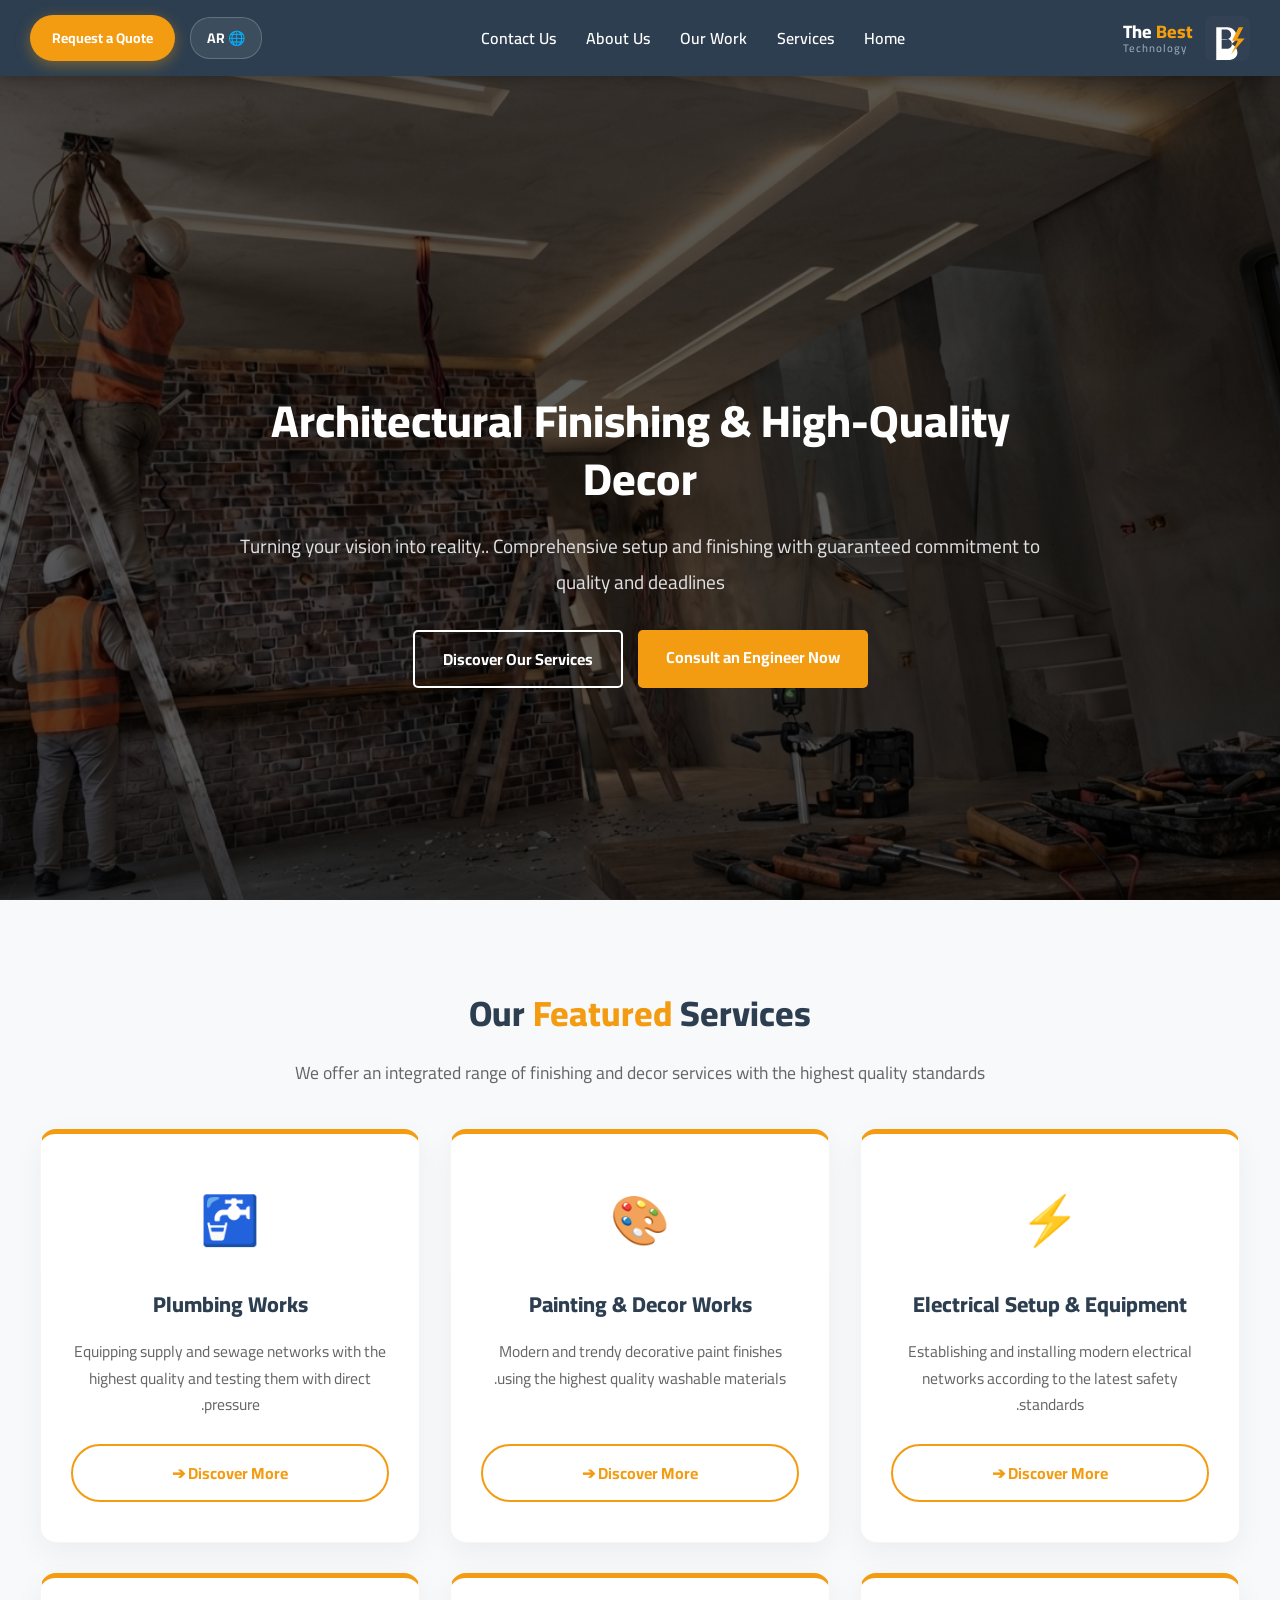
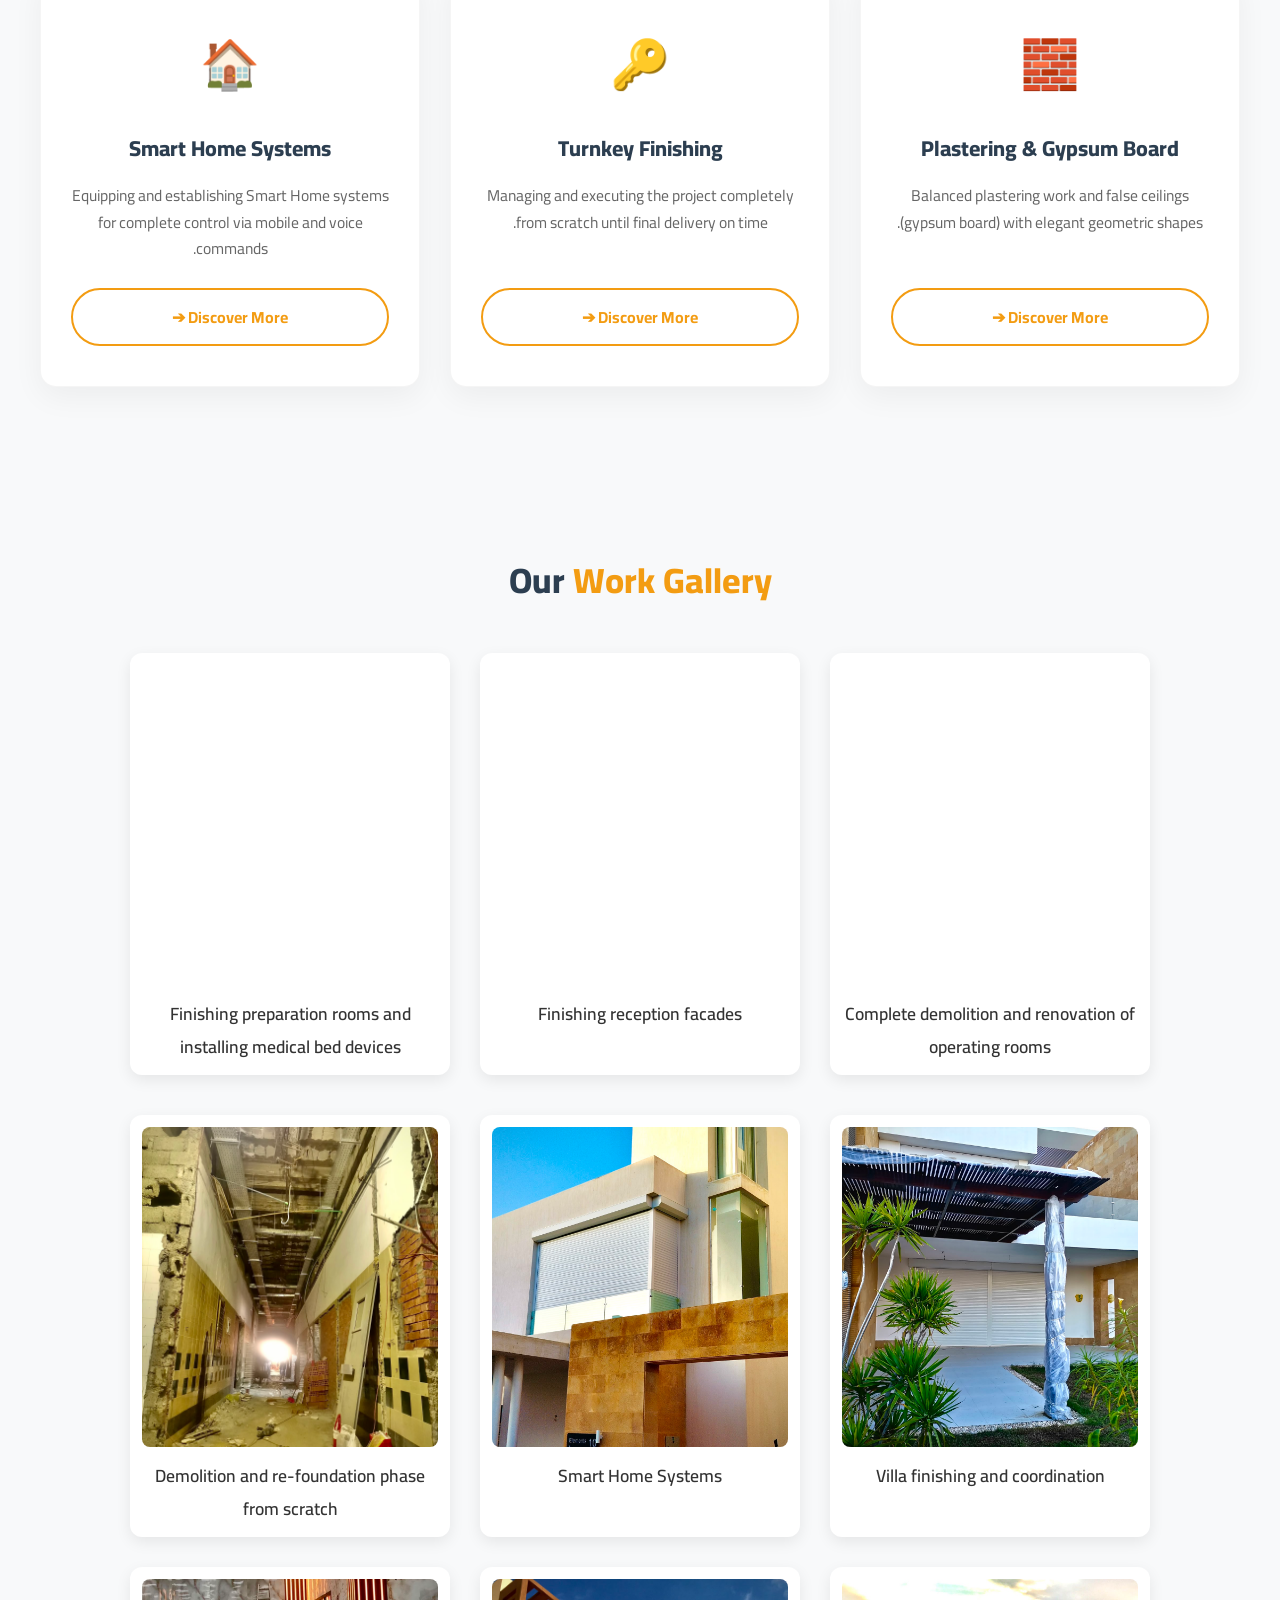
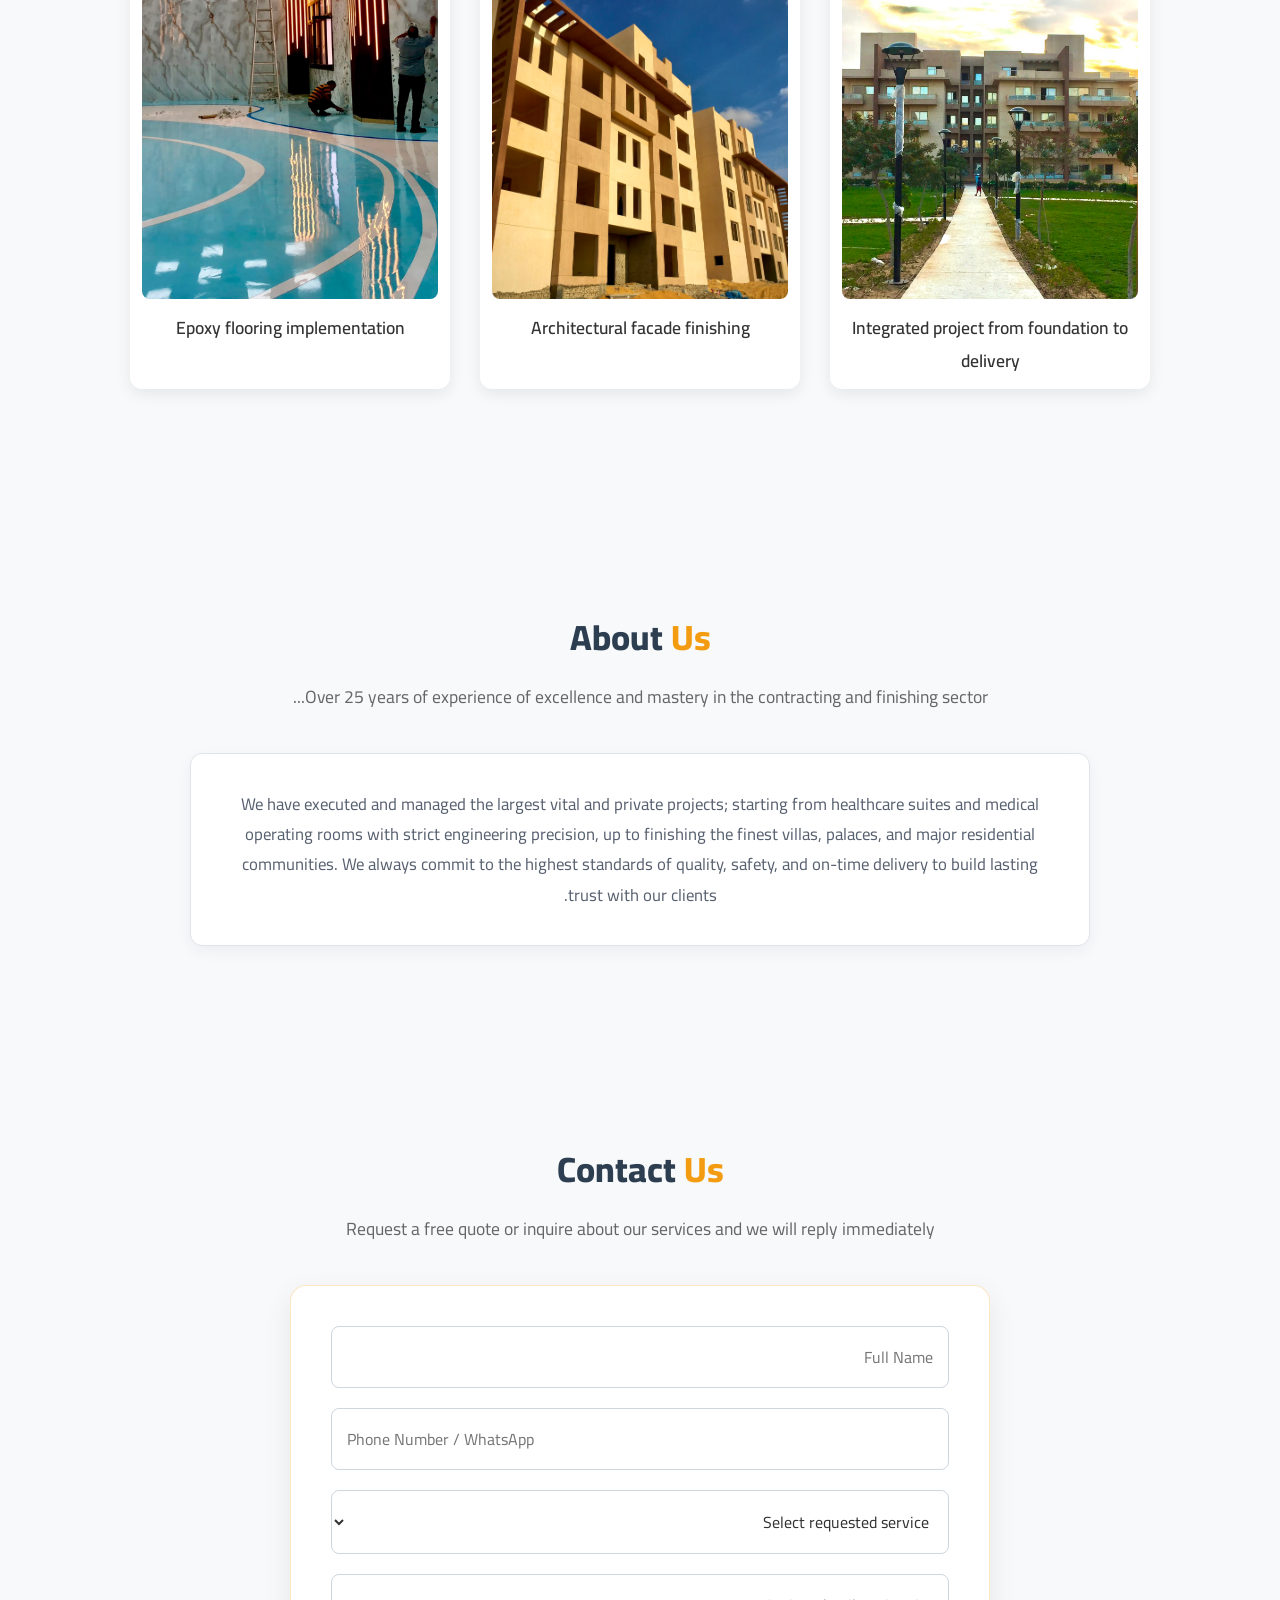
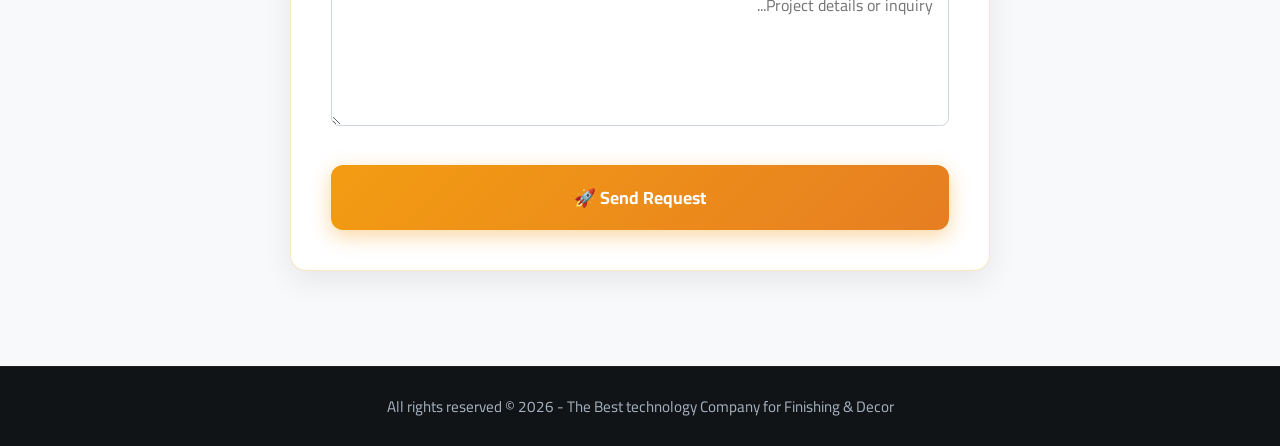
==== commit 0bd8dcf2: "Update en.html" ====
--- a/en.html
+++ b/en.html
@@ -10,7 +10,7 @@
 
     <header class="header">
         <nav class="navbar">
-            <header class="header" id="mainHeader">
+            <div class="nav-container">
 
                 <!-- Logo on the far left/right depending on direction -->
                 <a href="en.html" class="logo" style="display: flex; align-items: center; gap: 12px; text-decoration: none;">
@@ -268,9 +268,6 @@
             video.playbackRate = 0.8;
         });
     </script>
-   
+
 </body>
 </html>
-
-</body>
-</html>
--- a/style.css
+++ b/style.css
@@ -481,6 +481,7 @@
     transform: translateY(-4px);
     box-shadow: 0 10px 25px rgba(243, 156, 18, 0.6);
 }
+
 /* ===== الفوتر ===== */
 .footer {
     background-color: #111417;
@@ -523,7 +524,7 @@
    تعديلات التجاوب الكاملة للشاشات الصغيرة 
    ========================================== */
 @media (max-width: 768px) {
-    /* تصحيح حجم الحاوية العامة عشان تملى شاشة الموبايل بمسافات أمان مظبوطة */
+    /* تصحيع حجم الحاوية العامة عشان تملى شاشة الموبايل بمسافات أمان مظبوطة */
     .container {
         max-width: 100% !important;
         padding: 0 15px !important;
@@ -580,14 +581,14 @@
 
     .video-box, 
     .photo-item {
-        width: 100% !important;
+        width: 100% !important; /* بتخلي كروت الصور والفيديوهات تاخد عرض الشاشة بالكامل بشكل سلس */
         max-width: 350px;
         margin: 0 auto;
     }
 
     .video-box video, 
     .photo-item img {
-        height: 250px;
+        height: 250px; /* تصغير الارتفاع شوية عشان يناسب شاشة الموبايل القصيرة */
     }
 
     /* نموذج التواصل */
@@ -597,51 +598,9 @@
     }
 }
 
-/* ==========================================
-   حل قاطع ونهائي للتنسيق على الموبايل
-   ========================================== */
-@media (max-width: 768px) {
-    /* 1. إخفاء الروابط تماماً وبشكل قطعي */
-    .header .nav-links {
-        display: none !important;
-        visibility: hidden !important;
-        width: 0 !important;
-        height: 0 !important;
-        overflow: hidden !important;
-    }
-
-    /* 2. إجبار النافبار على الترتيب الأفقي (اللوجو يمين والزرار شمال) */
-    .header .nav-container {
-        display: flex !important;
-        flex-direction: row !important;
-        justify-content: space-between !important;
-        align-items: center !important;
-        width: 100% !important;
-        padding: 10px 12px !important;
-        box-sizing: border-box !important;
-    }
-
-    /* 3. ترتيب صندوق الأزرار والترجمة بجانب بعض */
-    .header .nav-actions {
-        display: flex !important;
-        flex-direction: row !important;
-        align-items: center !important;
-        gap: 6px !important;
-    }
-
-    /* 4. تصغير أزرار الإجراءات واللوجو لضمان عدم خروجها عن الشاشة */
-    .header .nav-actions a,
-    .header .nav-actions .nav-cta, 
-    .header .nav-actions .btn-cta,
-    .header .nav-actions .lang-btn {
-        padding: 5px 10px !important;
-        font-size: 0.75rem !important;
-        white-space: nowrap !important;
-        display: inline-flex !important;
-    }
-
-    /* 5. ضبط مسافة الهيرو علوياً */
-    .hero {
-        padding-top: 120px !important;
-    }
-}
+/* حل مشكلة تداخل الـ Navbar الثابت مع محتوى الصفحة */
+.hero {
+    padding-top: 180px !important; /* بتزق محتوى الـ Hero لتحت عشان ما يتغطاش بالـ Navbar */
+    height: auto !important;       /* عشان الـ height الـ 100vh ما يعوجش المحتوى لو زاد */
+    min-height: 100vh;
+}
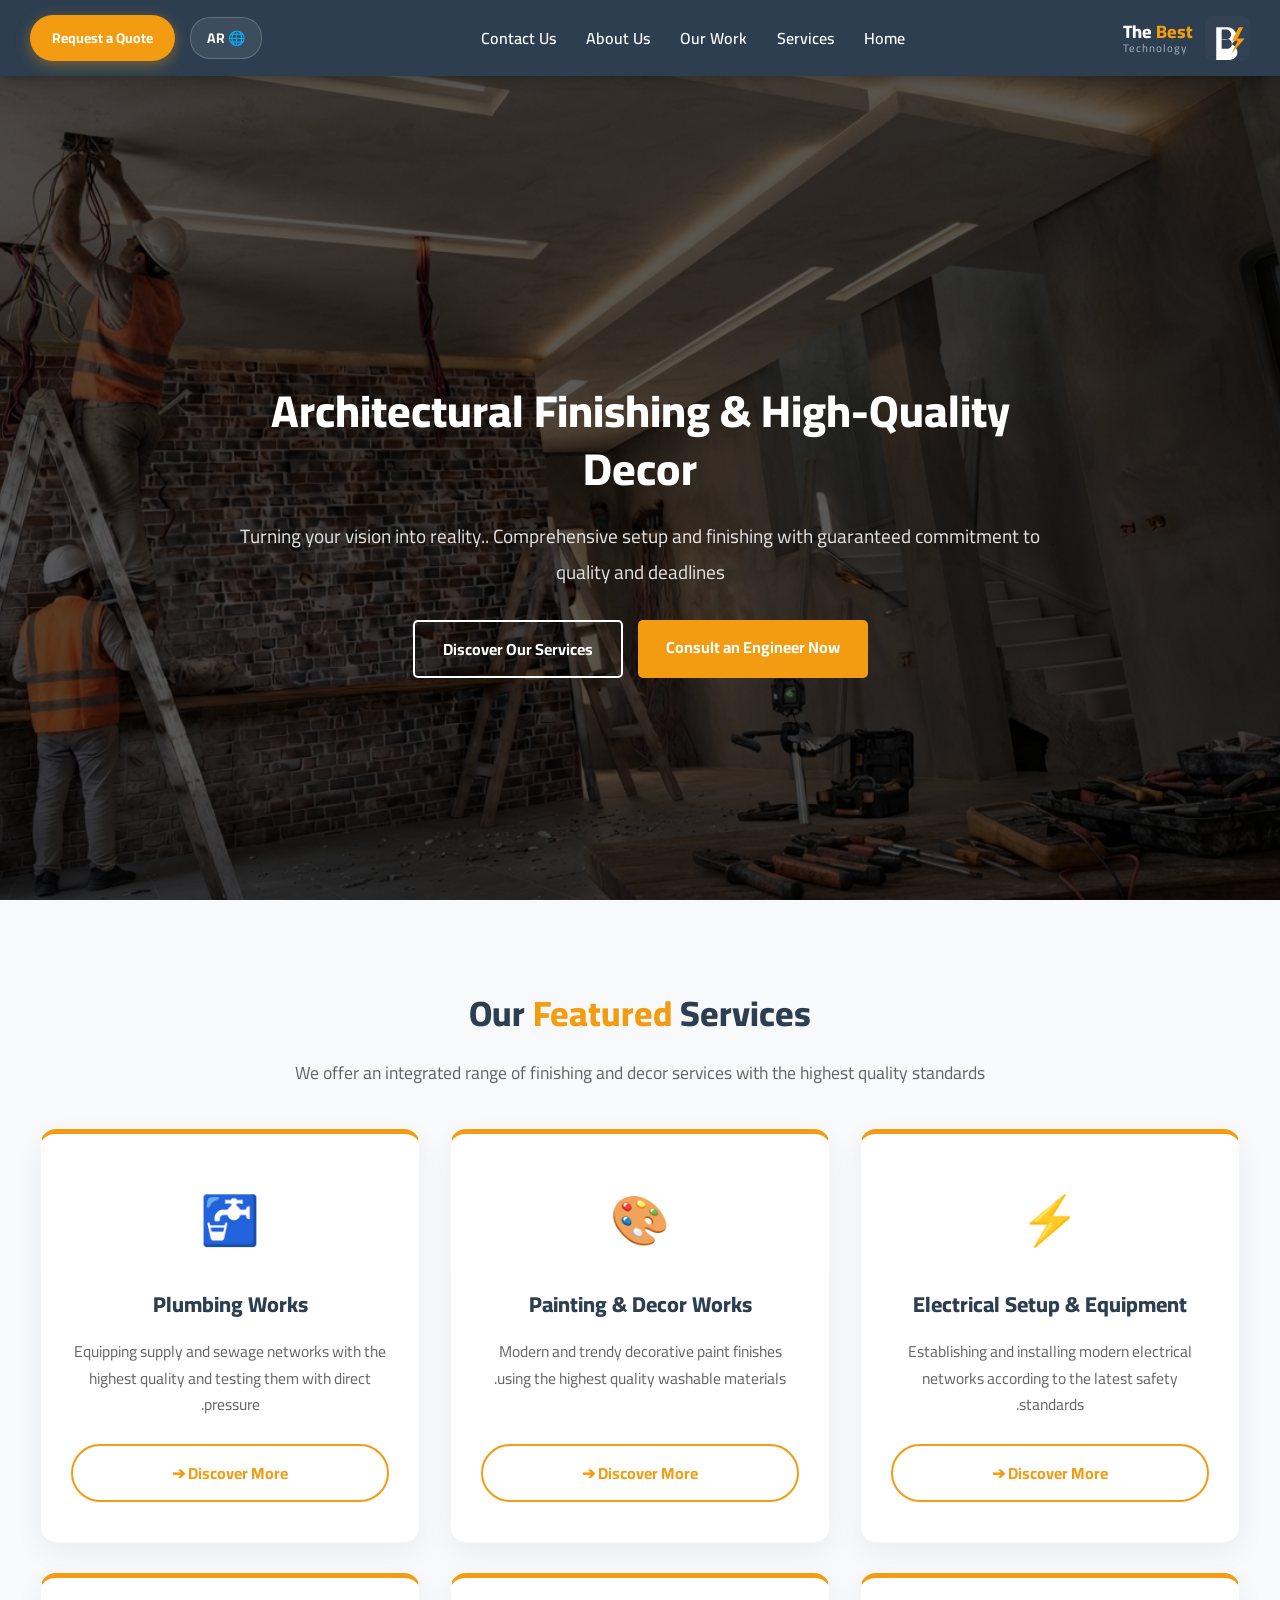
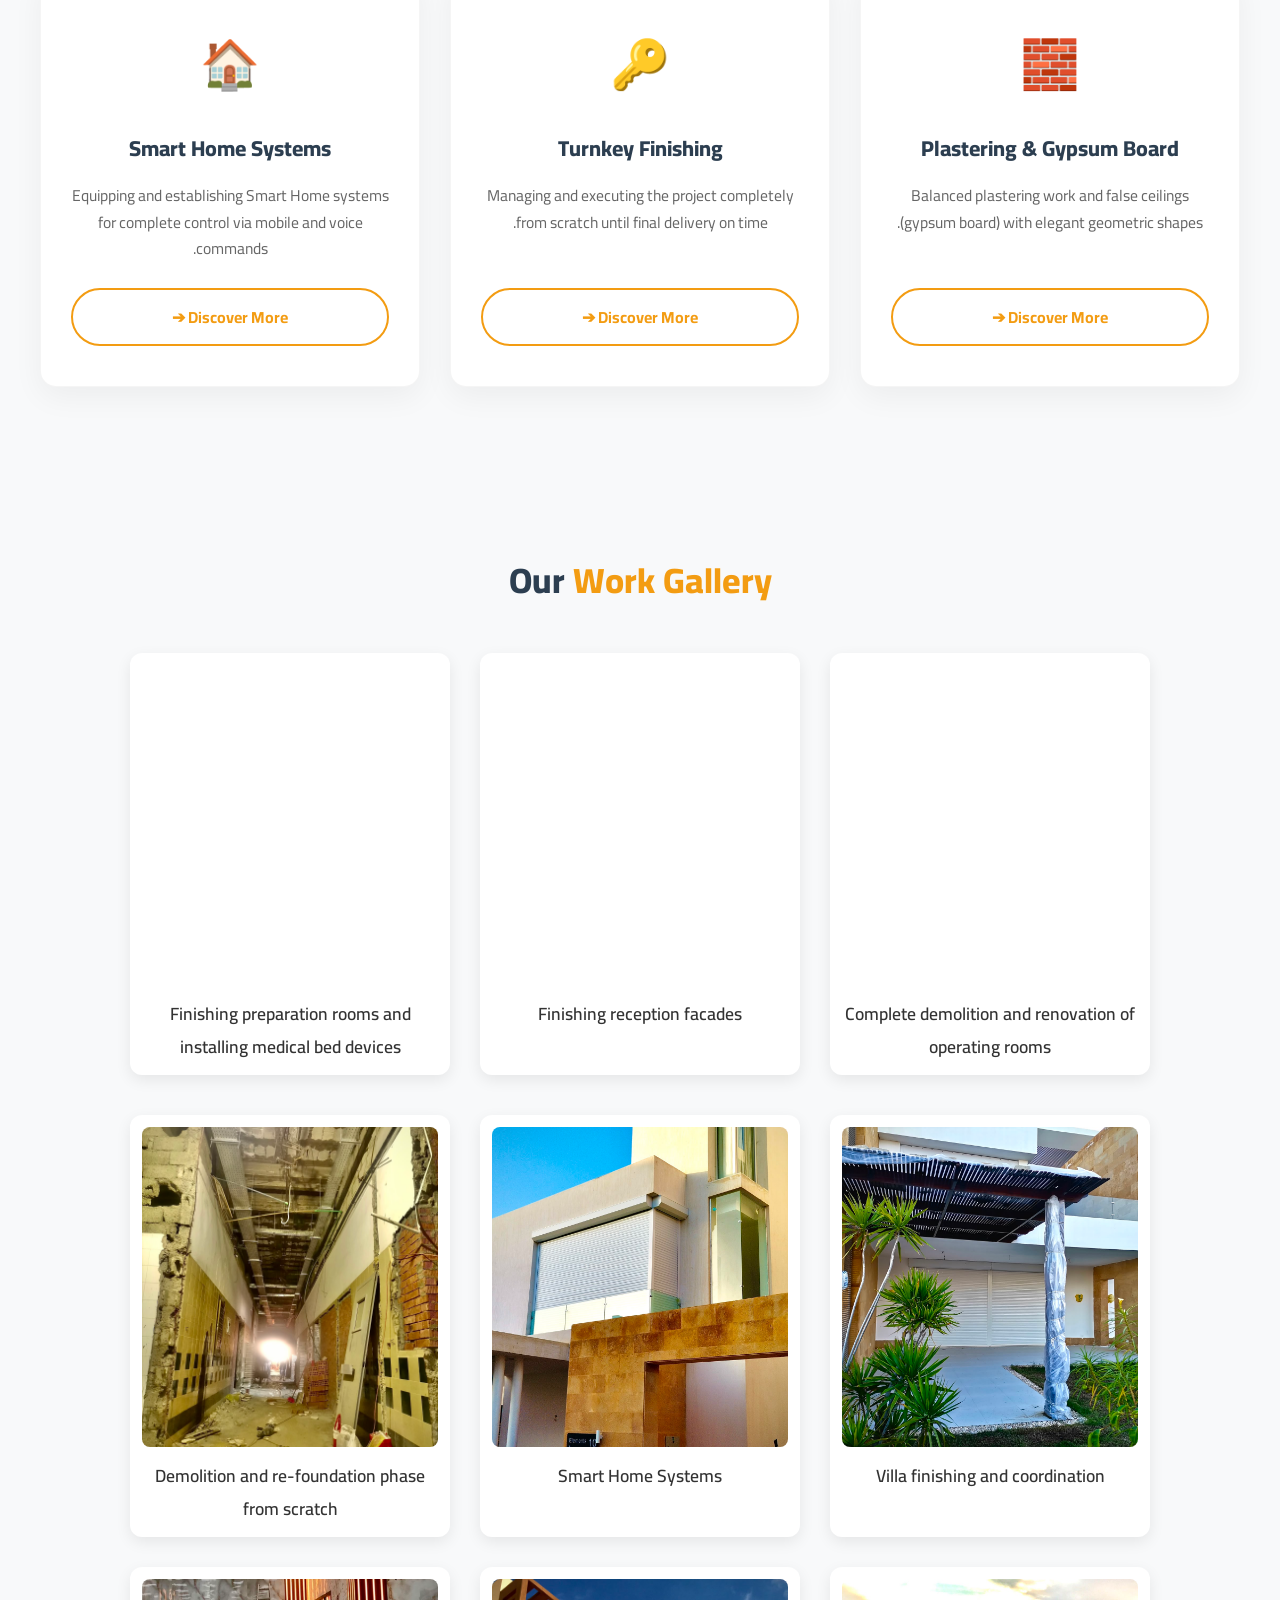
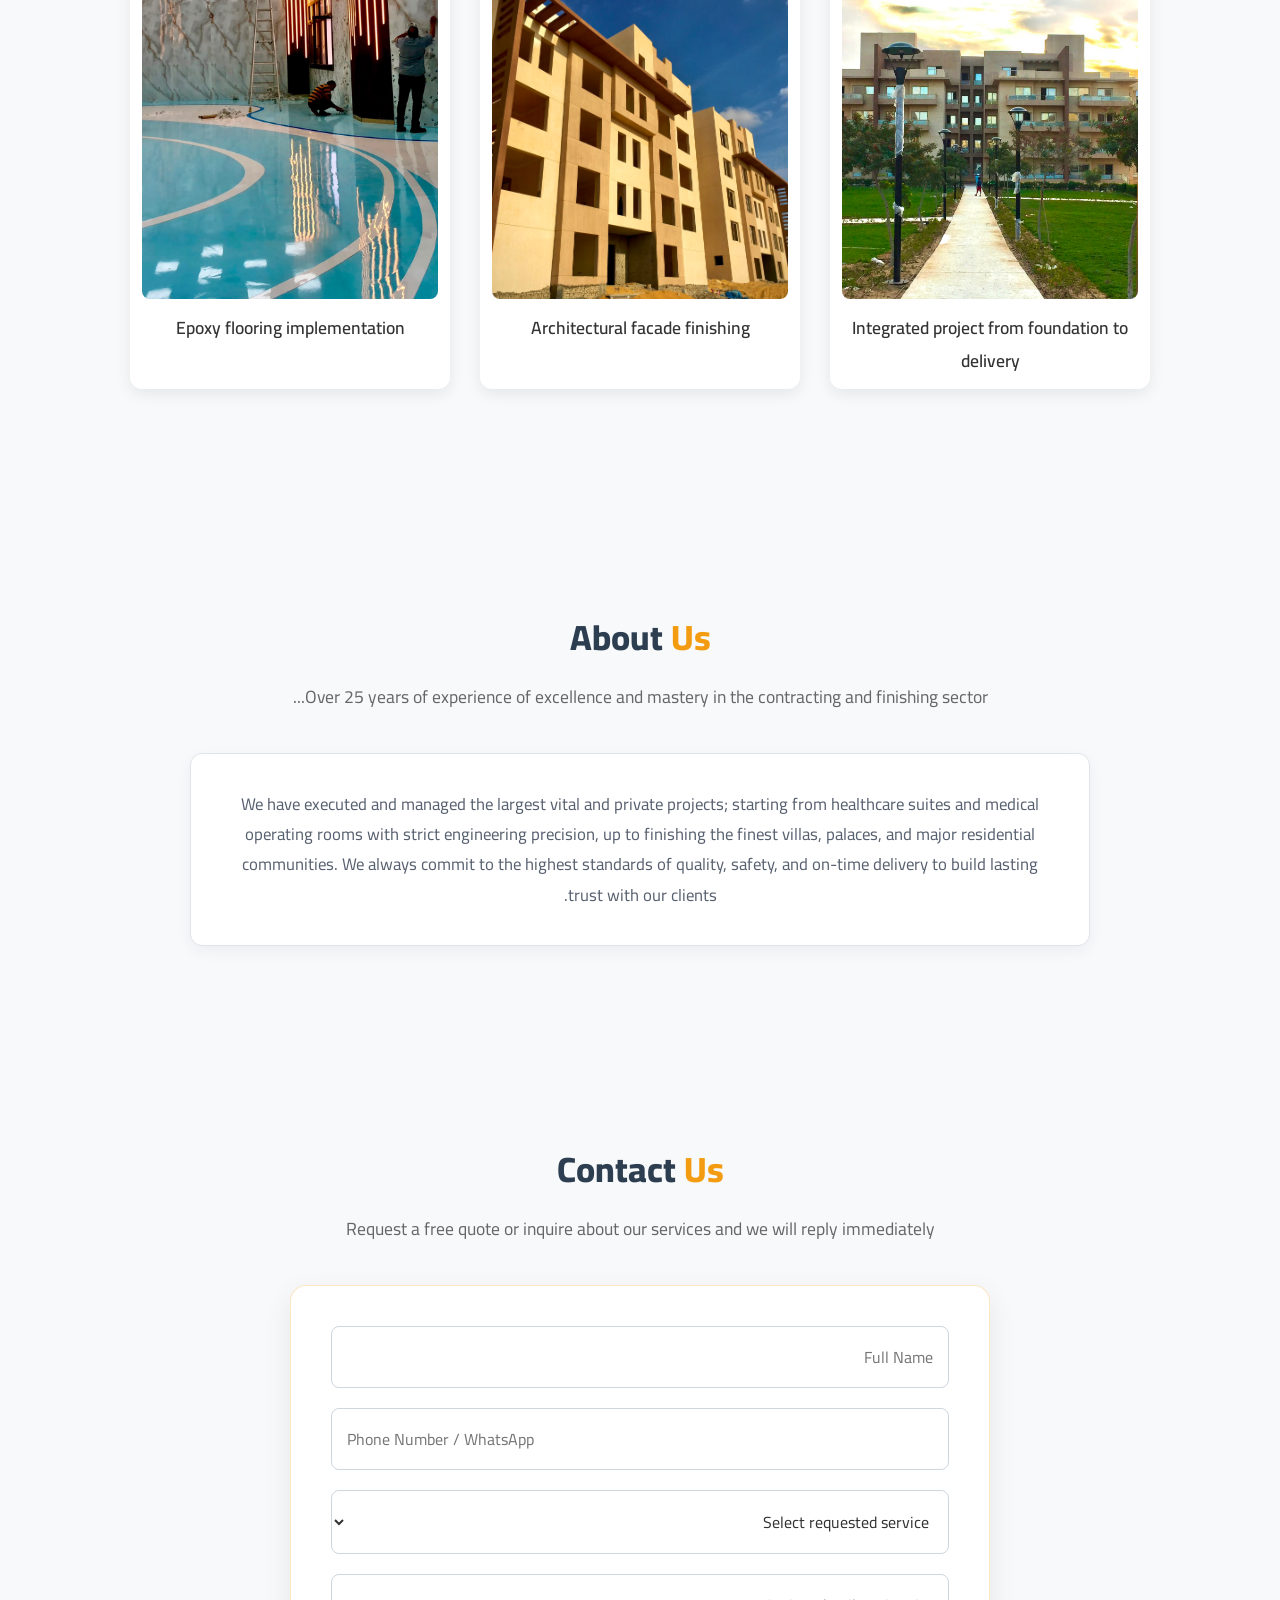
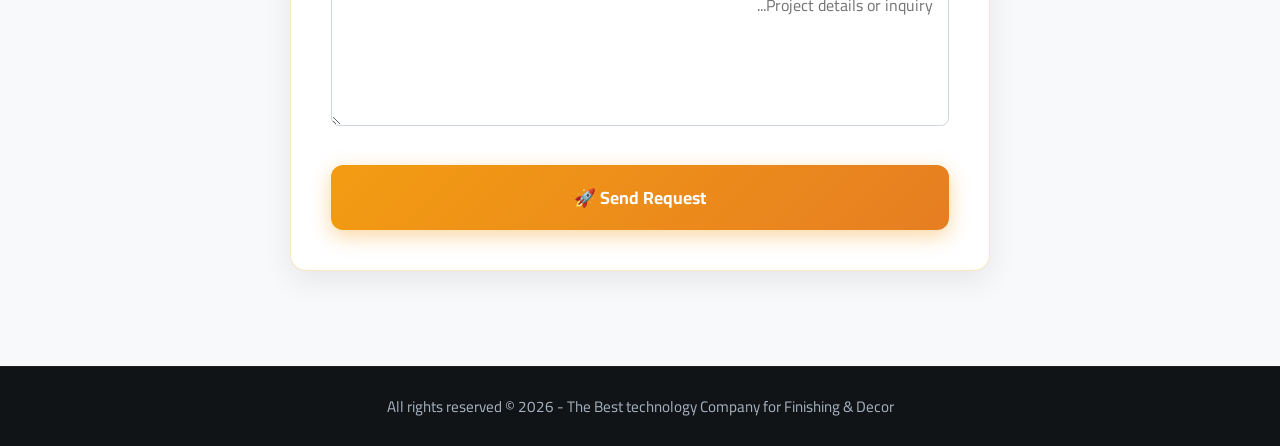
==== commit bd0b3c4d: "Update en.html" ====
--- a/en.html
+++ b/en.html
@@ -5,6 +5,9 @@
     <meta name="viewport" content="width=device-width, initial-scale=1.0">
     <title>The Best</title>
     <link rel="stylesheet" href="style.css">
+    <meta property="og:image" content="https://274-wq.github.io/logo.png" />
+    <meta property="og:title" content="The Best Technology | تشطيبات معمارية وديكورات" />
+    <meta property="og:description" content="نحول رؤيتك إلى واقع.. تأسيس وتشطيب شامل مع ضمان التزام تام بالجودة والمواعيد." />
 </head>
 <body>
 
--- a/style.css
+++ b/style.css
@@ -598,9 +598,125 @@
     }
 }
 
-/* حل مشكلة تداخل الـ Navbar الثابت مع محتوى الصفحة */
 .hero {
-    padding-top: 180px !important; /* بتزق محتوى الـ Hero لتحت عشان ما يتغطاش بالـ Navbar */
-    height: auto !important;       /* عشان الـ height الـ 100vh ما يعوجش المحتوى لو زاد */
-    min-height: 100vh;
-}
+    position: relative;
+    padding-top: 160px; /* زودنا المسافة من فوق عشان النافبار الثابت */
+    min-height: 85vh;
+    background: url('hero-bg.jpg') no-repeat center top / cover;
+    display: flex;
+    align-items: center;
+    justify-content: center;
+    text-align: center;
+    padding-left: 20px;
+    padding-right: 20px;
+}
+@media (max-width: 768px) {
+    /* تصحيح الحاوية */
+    .container {
+        width: 100% !important;
+        max-width: 100% !important;
+        padding: 0 15px !important;
+    }
+
+    /* ضبط النافبار عشان يكون مضغوط ومرتب ومنسق في شاشات الموبايل الصغيرة */
+    .header {
+        position: fixed;
+        top: 0;
+        left: 0;
+        width: 100%;
+    }
+
+    .nav-container {
+        padding: 8px 12px;
+        flex-direction: row; /* نخليهم جنب بعض عشان المساحة */
+        flex-wrap: wrap;
+        justify-content: space-between;
+        align-items: center;
+        gap: 8px;
+    }
+
+    .logo {
+        font-size: 18px;
+    }
+
+    .nav-links {
+        gap: 10px;
+        order: 3; /* ننزل اللينكات تحت في سطر صغير */
+        width: 100%;
+        justify-content: center;
+        padding-top: 5px;
+        border-top: 1px solid rgba(255, 255, 255, 0.1);
+    }
+
+    .nav-links li a {
+        font-size: 12px;
+    }
+
+    .nav-actions {
+        gap: 8px;
+        order: 2;
+    }
+
+    .nav-actions .nav-cta {
+        padding: 6px 14px;
+        font-size: 11px;
+    }
+
+    .lang-btn {
+        padding: 4px 10px;
+        font-size: 11px;
+    }
+
+    /* مساحة الـ Hero تتظبط بدقة عشان مفيش حاجة تغطي الكلام */
+    .hero {
+        padding-top: 150px !important; /* مساحة مناسبة جداً للنافبار المضغوط الجديد */
+        min-height: 75vh !important;
+        padding-left: 15px;
+        padding-right: 15px;
+    }
+
+    .hero-content h1 {
+        font-size: 1.6rem !important;
+        line-height: 1.3;
+    }
+
+    .hero-content p {
+        font-size: 0.9rem !important;
+        margin-bottom: 20px;
+    }
+
+    .hero-btns {
+        flex-direction: column;
+        width: 100%;
+        gap: 10px;
+    }
+
+    .hero-btns .btn {
+        width: 100%;
+        padding: 10px 20px;
+        font-size: 0.95rem;
+        text-align: center;
+    }
+
+    /* باقي الأقسام للموبايل */
+    .services-grid {
+        grid-template-columns: 1fr !important;
+        gap: 20px;
+    }
+
+    .video-box, 
+    .photo-item {
+        width: 100% !important;
+    }
+
+    .video-box video, 
+    .photo-item img {
+        height: 220px;
+    }
+
+    .contact-container,
+    .about-content {
+        padding: 20px 15px;
+        margin: 0 10px;
+    }
+}
